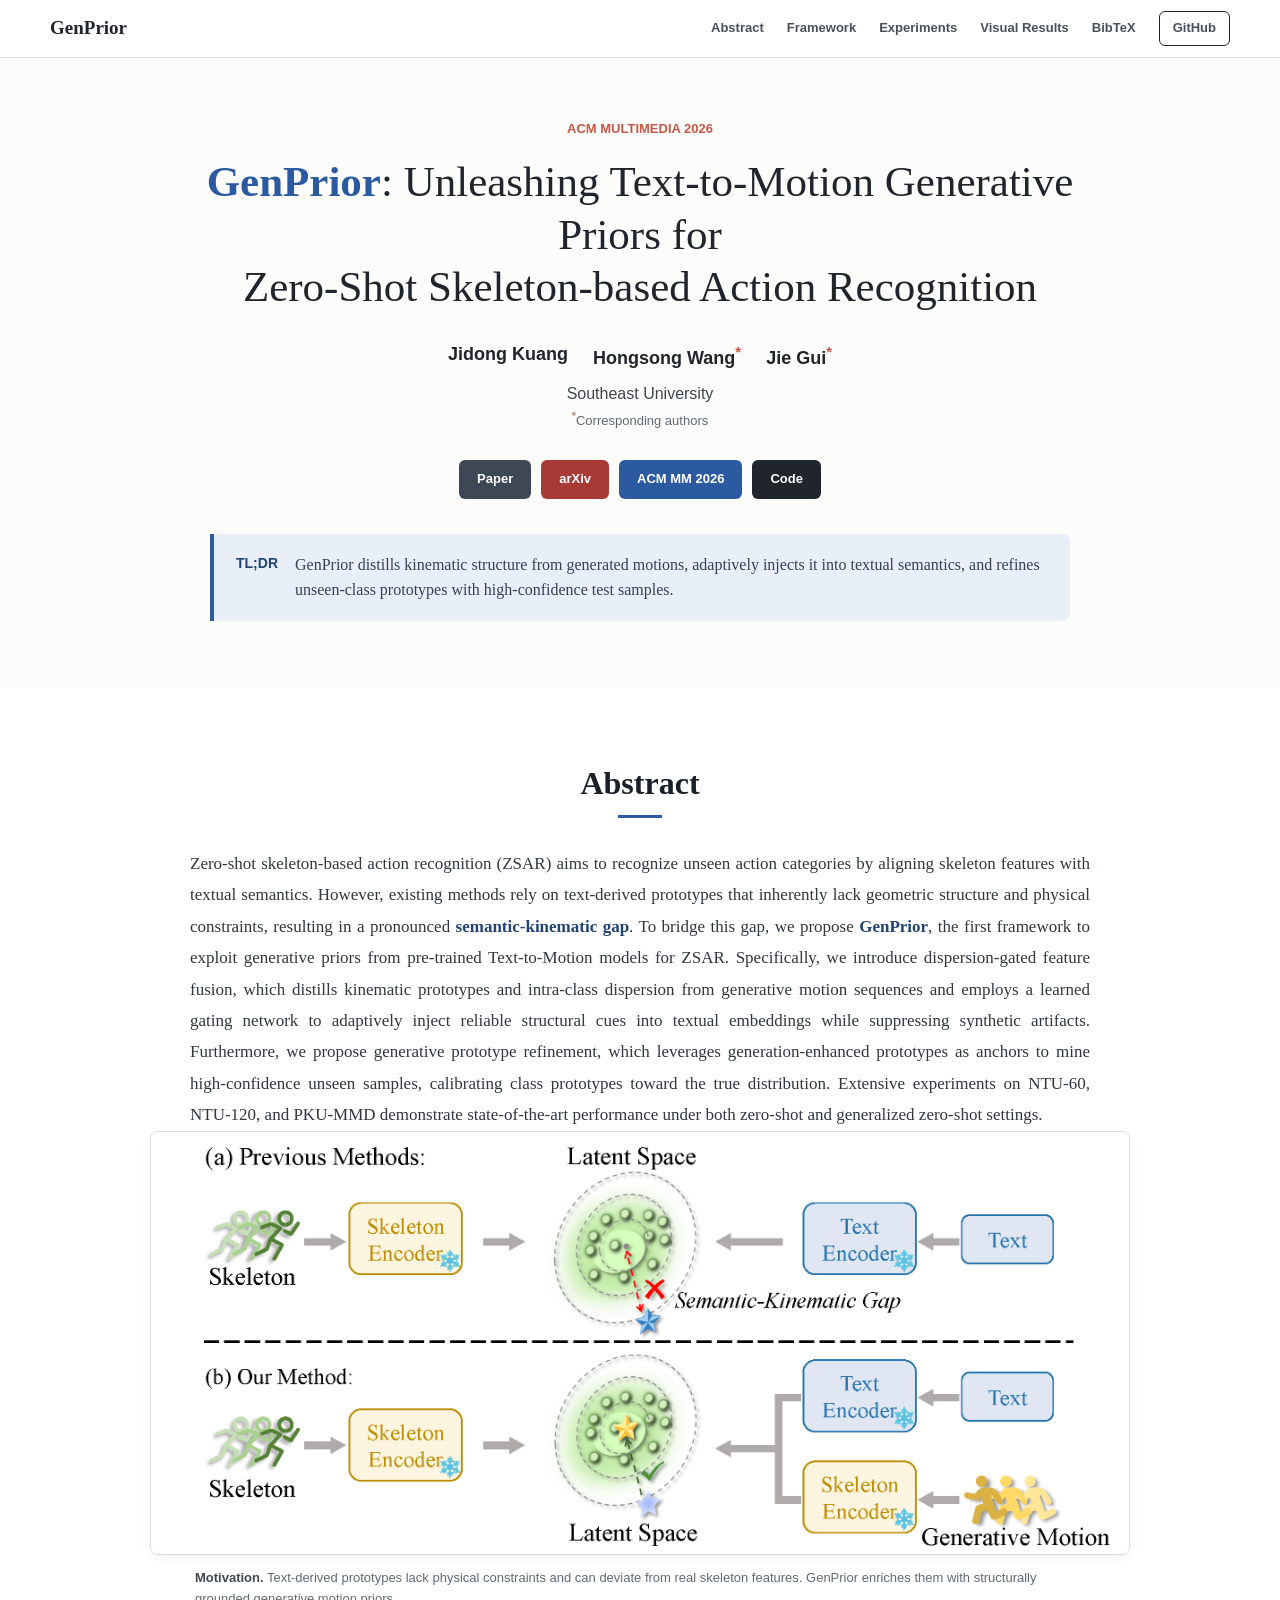
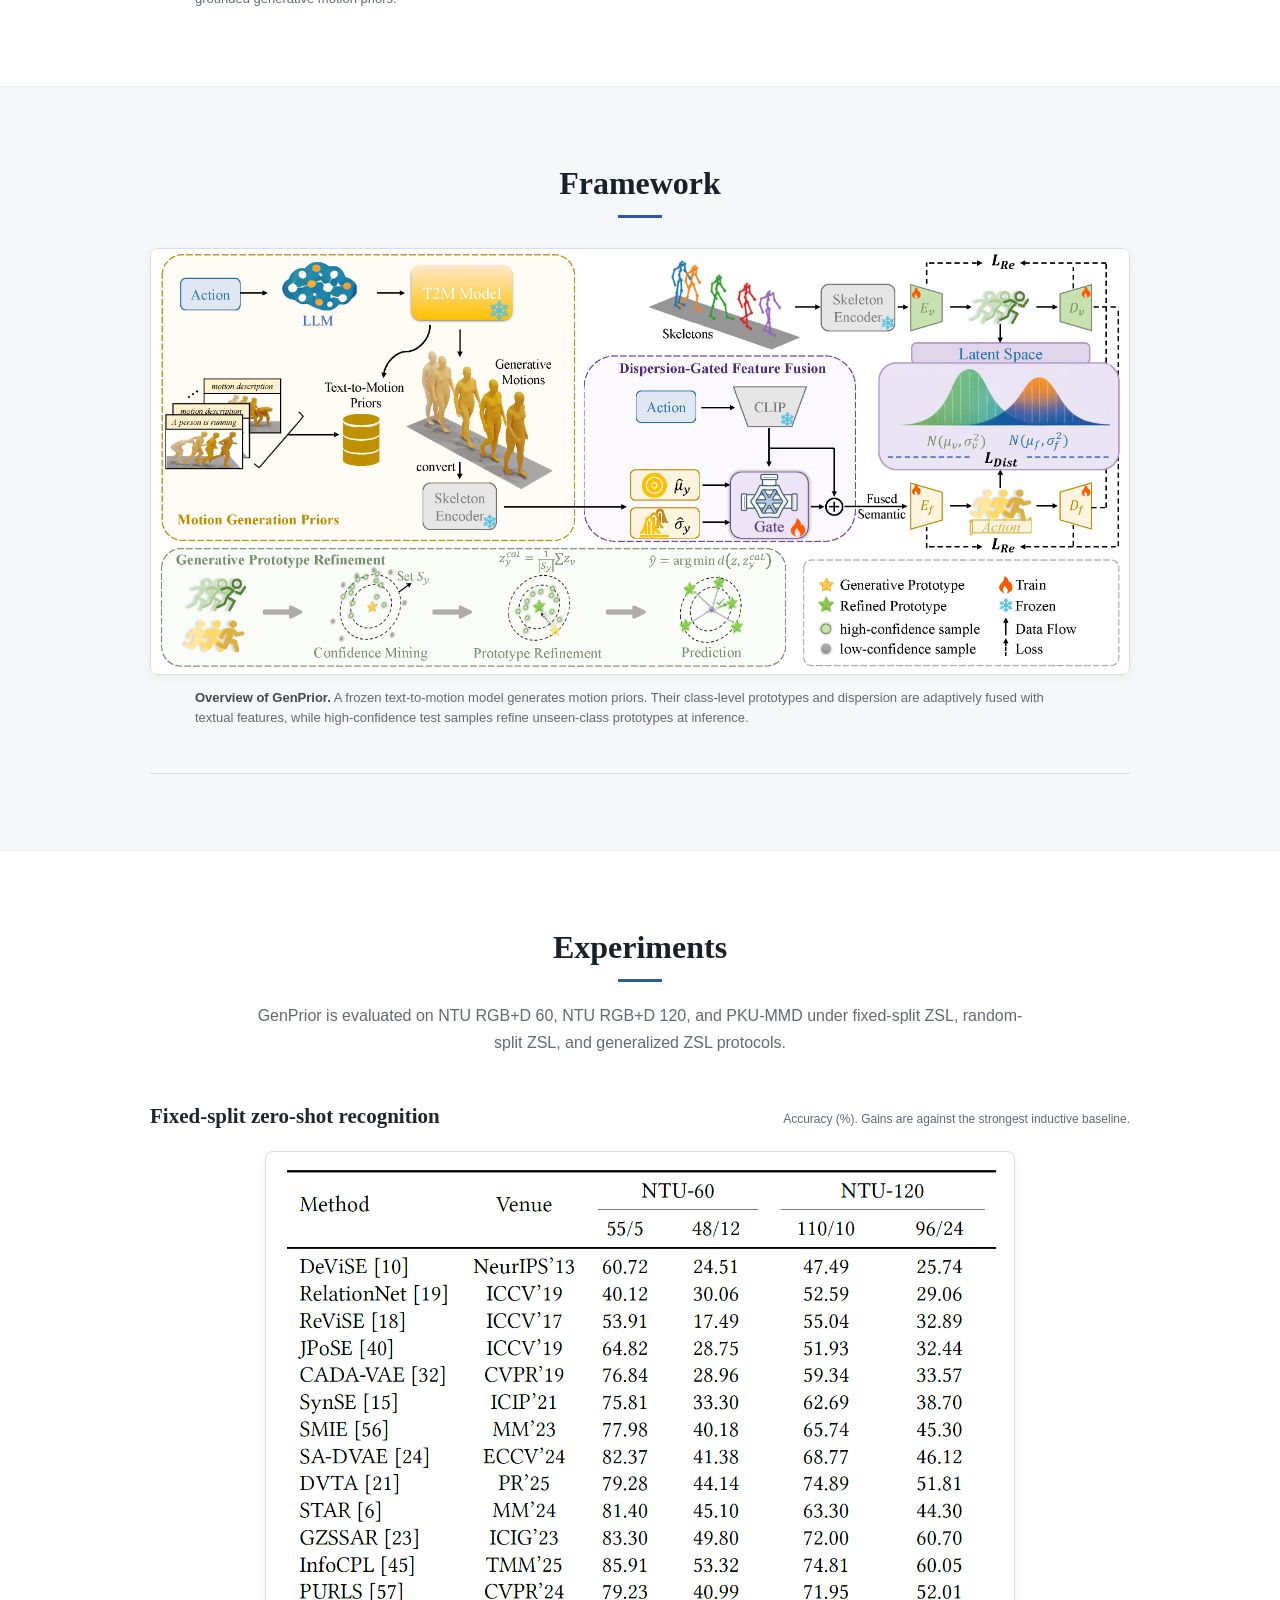
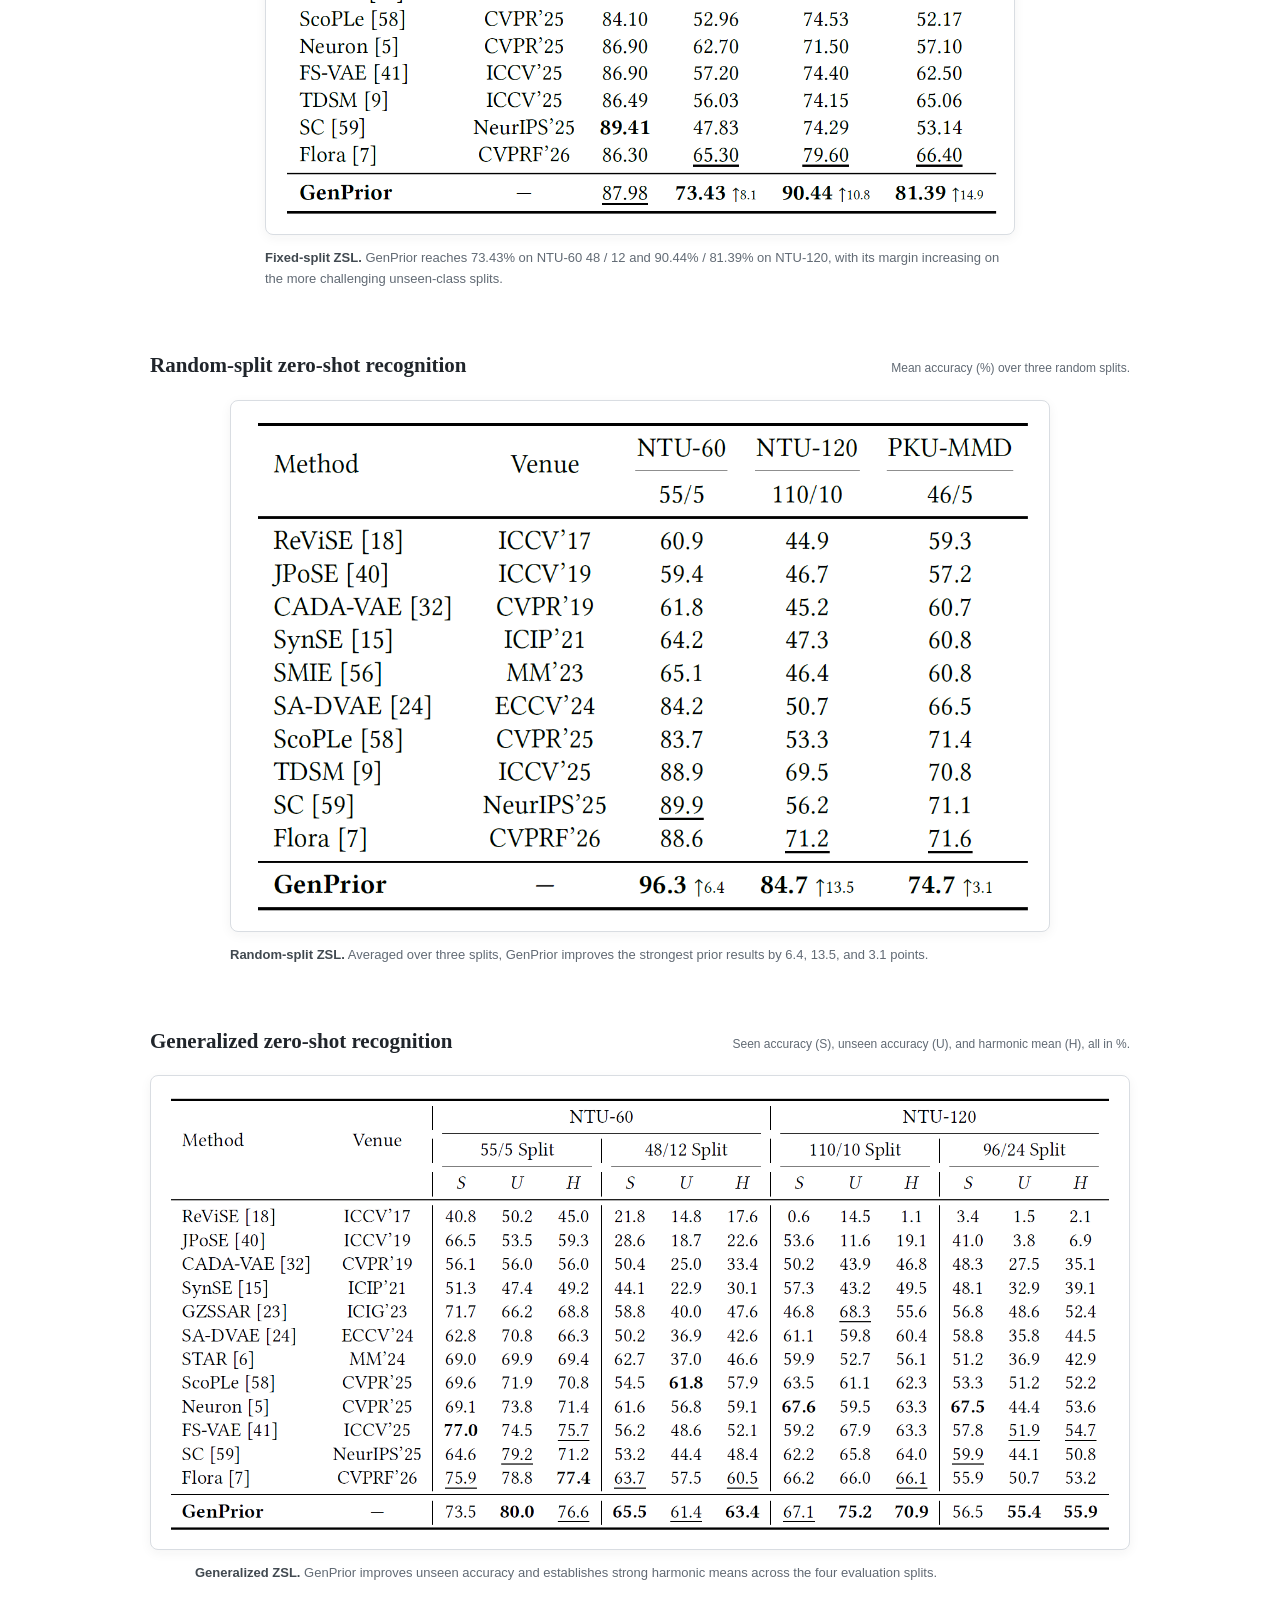
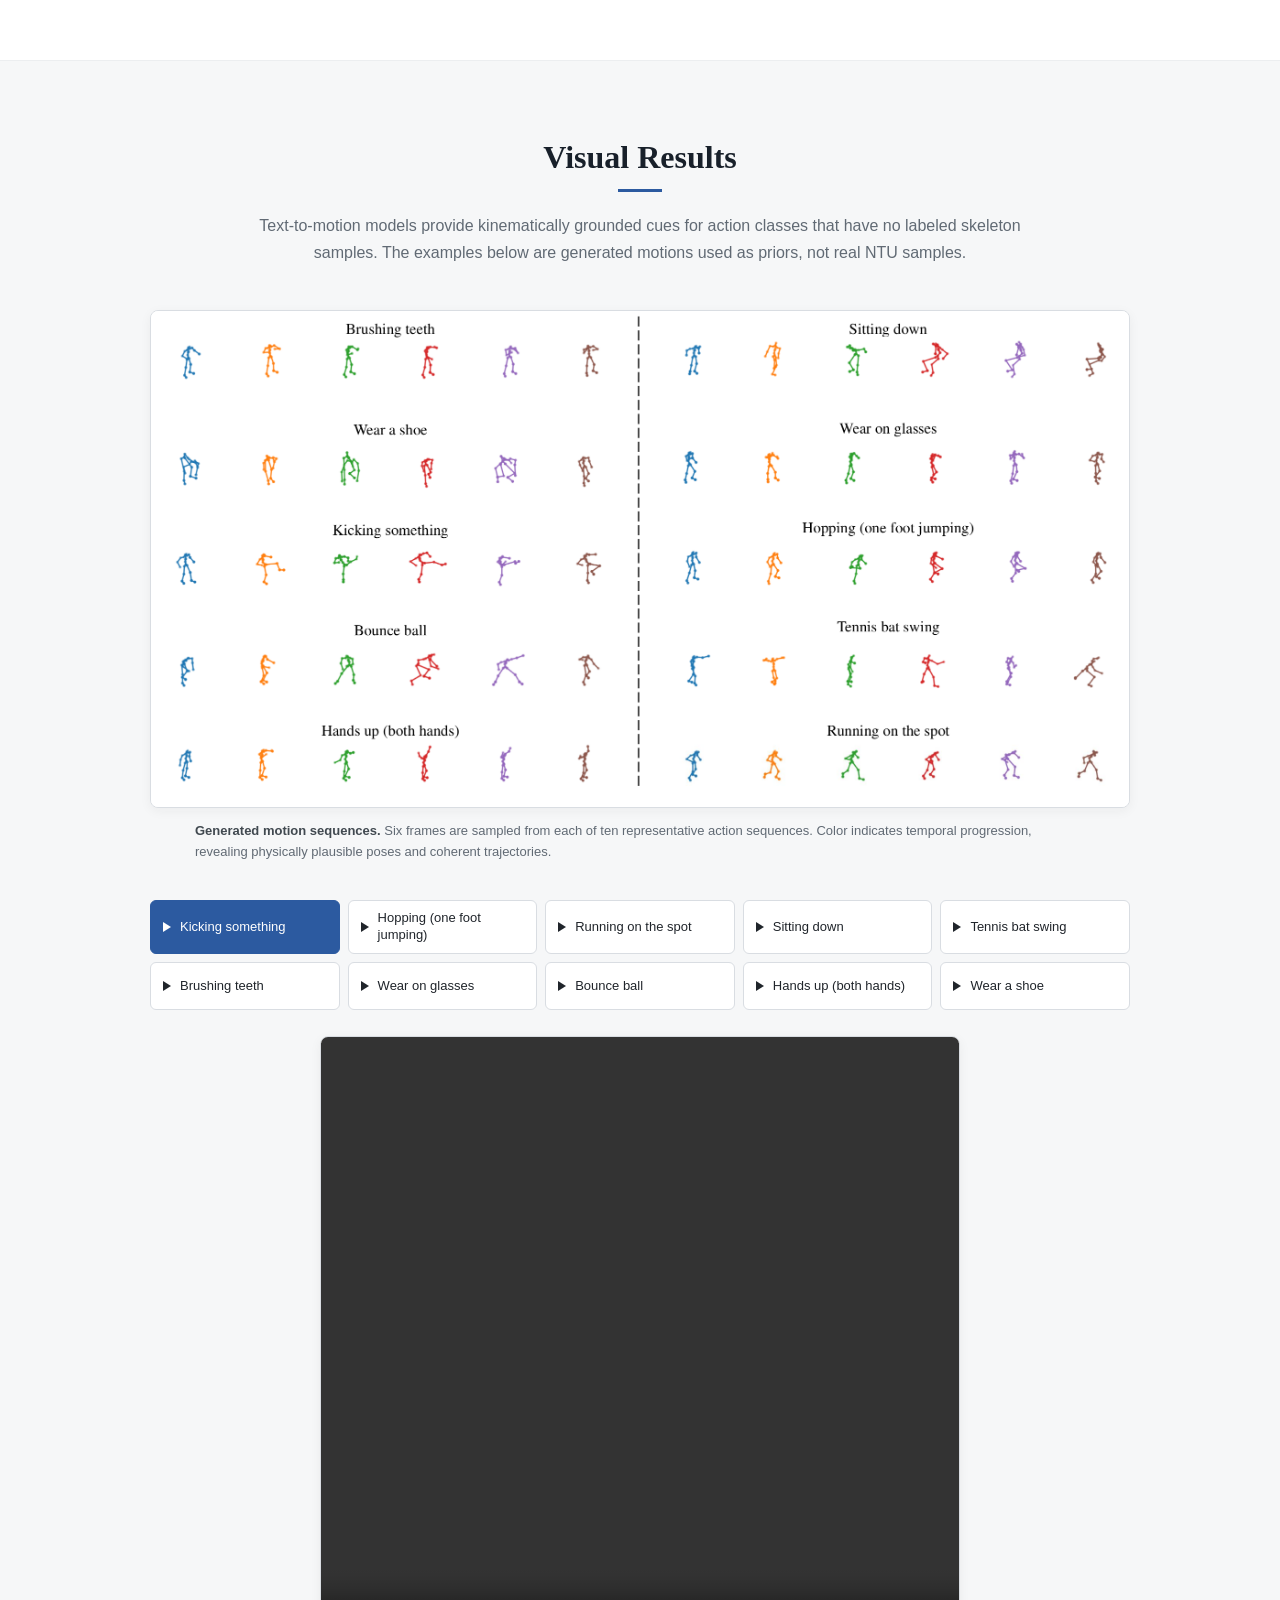
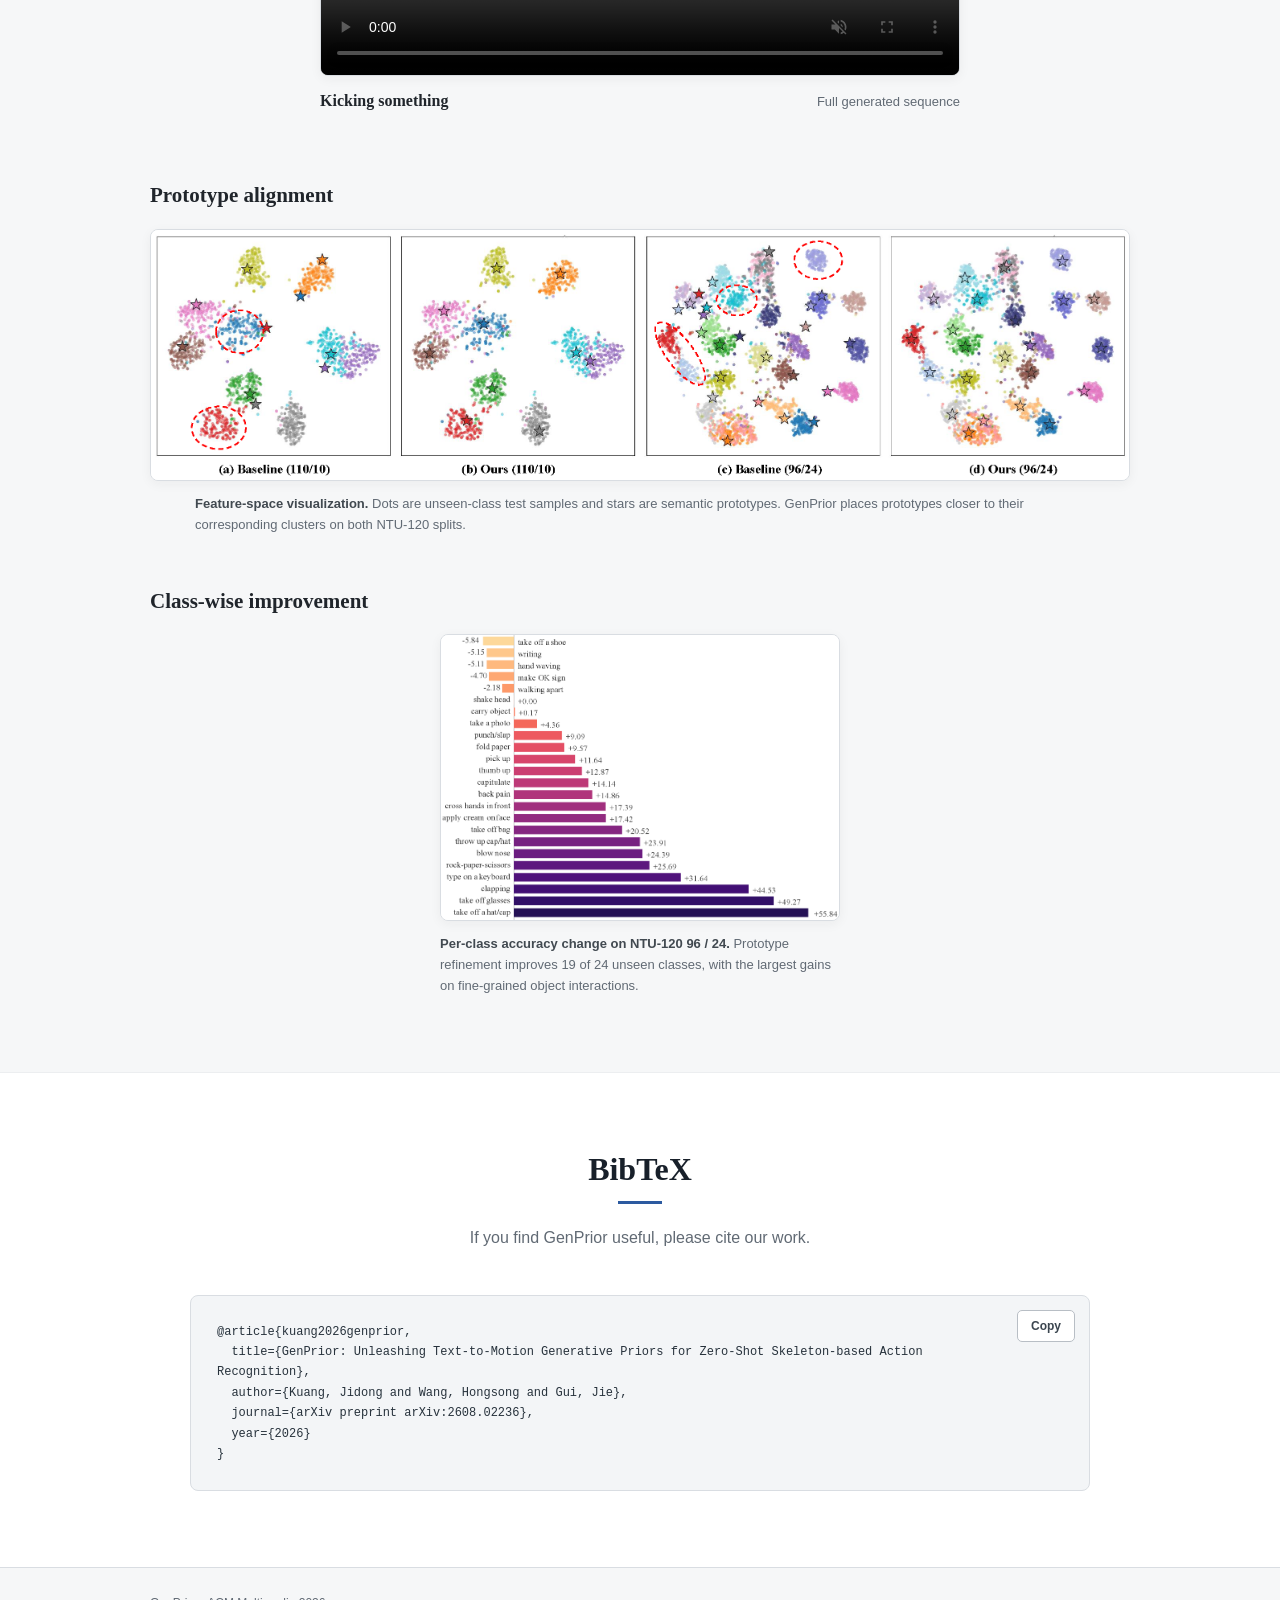
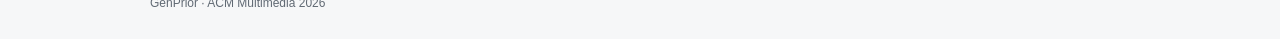
==== projects/GenPrior/index.html @ dcc480af "Simplify project page structure" ====
<!doctype html>
<html lang="en">
  <head>
    <meta charset="utf-8">
    <meta name="viewport" content="width=device-width, initial-scale=1">
    <meta name="theme-color" content="#ffffff">
    <meta
      name="description"
      content="GenPrior: Unleashing Text-to-Motion Generative Priors for Zero-Shot Skeleton-based Action Recognition."
    >
    <meta name="author" content="Jidong Kuang">
    <meta property="og:title" content="GenPrior | ACM Multimedia 2026">
    <meta
      property="og:description"
      content="Text-to-motion generative priors for zero-shot skeleton-based action recognition."
    >
    <meta property="og:type" content="website">
    <meta property="og:url" content="https://jidongkuang.github.io/projects/GenPrior/">
    <meta
      property="og:image"
      content="https://jidongkuang.github.io/projects/GenPrior/images/genprior-framework.png"
    >
    <meta name="twitter:card" content="summary_large_image">
    <link rel="canonical" href="https://jidongkuang.github.io/projects/GenPrior/">
    <link rel="stylesheet" href="css/index.css">
    <title>GenPrior | ACM Multimedia 2026</title>
  </head>
  <body>
    <header class="site-header" data-header>
      <nav class="nav-shell" aria-label="Project navigation">
        <a class="brand" href="#top">GenPrior</a>
        <button
          class="nav-toggle"
          type="button"
          aria-label="Open navigation"
          aria-expanded="false"
          aria-controls="site-navigation"
          data-nav-toggle
        >
          <span></span><span></span><span></span>
        </button>
        <div id="site-navigation" class="nav-links" data-nav>
          <a href="#abstract">Abstract</a>
          <a href="#framework">Framework</a>
          <a href="#experiments">Experiments</a>
          <a href="#visual-results">Visual Results</a>
          <a href="#bibtex">BibTeX</a>
          <a class="nav-github" href="https://github.com/jidongkuang/GenPrior">GitHub</a>
        </div>
      </nav>
      <div class="reading-progress" data-progress></div>
    </header>

    <main>
      <section id="top" class="hero">
        <div class="hero-motions" aria-hidden="true">
          <video autoplay muted loop playsinline preload="metadata">
            <source src="videos/playing-with-phone.mp4" type="video/mp4">
          </video>
          <video autoplay muted loop playsinline preload="metadata">
            <source src="videos/putting-palms-together.mp4" type="video/mp4">
          </video>
          <video autoplay muted loop playsinline preload="metadata">
            <source src="videos/reaching-into-pocket.mp4" type="video/mp4">
          </video>
          <video autoplay muted loop playsinline preload="metadata">
            <source src="videos/stepping-on-foot.mp4" type="video/mp4">
          </video>
        </div>
        <div class="hero-overlay" aria-hidden="true"></div>
        <div class="page-width hero-inner">
          <p class="venue">ACM Multimedia 2026</p>
          <h1><strong>GenPrior</strong>: Unleashing Text-to-Motion Generative Priors for<br class="wide-only"> Zero-Shot Skeleton-based Action Recognition</h1>

          <div class="authors" aria-label="Authors">
            <span>Jidong Kuang</span>
            <span>Hongsong Wang<sup>*</sup></span>
            <span>Jie Gui<sup>*</sup></span>
          </div>
          <p class="affiliation">Southeast University</p>
          <p class="author-note"><sup>*</sup>Corresponding authors</p>

          <div class="project-links" aria-label="Paper and code links">
            <a class="project-button paper-button" href="https://arxiv.org/pdf/2608.02236">Paper</a>
            <a class="project-button arxiv-button" href="https://arxiv.org/abs/2608.02236">arXiv</a>
            <a class="project-button venue-button" href="https://doi.org/10.1145/3767308.3835514">ACM MM 2026</a>
            <a class="project-button code-button" href="https://github.com/jidongkuang/GenPrior">Code</a>
          </div>

          <div class="tldr">
            <strong>TL;DR</strong>
            <p>
              GenPrior distills kinematic structure from generated motions, adaptively
              injects it into textual semantics, and refines unseen-class prototypes
              with high-confidence test samples.
            </p>
          </div>
        </div>
      </section>

      <section id="abstract" class="section white-band">
        <div class="page-width content-block">
          <h2>Abstract</h2>
          <p class="abstract-text">
            Zero-shot skeleton-based action recognition (ZSAR) aims to recognize unseen
            action categories by aligning skeleton features with textual semantics.
            However, existing methods rely on text-derived prototypes that inherently
            lack geometric structure and physical constraints, resulting in a pronounced
            <strong>semantic-kinematic gap</strong>. To bridge this gap, we propose
            <strong>GenPrior</strong>, the first framework to exploit generative priors
            from pre-trained Text-to-Motion models for ZSAR. Specifically, we introduce
            dispersion-gated feature fusion, which distills kinematic prototypes and
            intra-class dispersion from generative motion sequences and employs a learned
            gating network to adaptively inject reliable structural cues into textual
            embeddings while suppressing synthetic artifacts. Furthermore, we propose
            generative prototype refinement, which leverages generation-enhanced
            prototypes as anchors to mine high-confidence unseen samples, calibrating
            class prototypes toward the true distribution. Extensive experiments on
            NTU-60, NTU-120, and PKU-MMD demonstrate state-of-the-art performance under
            both zero-shot and generalized zero-shot settings.
          </p>
          <figure class="paper-figure motivation-figure">
            <a href="images/method-motivation.png" target="_blank" rel="noreferrer">
              <img
                src="images/method-motivation.png"
                width="2184"
                height="943"
                alt="Comparison of prior text-only zero-shot recognition and GenPrior with generative motion priors."
                loading="lazy"
              >
            </a>
            <figcaption>
              <strong>Motivation.</strong> Text-derived prototypes lack physical
              constraints and can deviate from real skeleton features. GenPrior enriches
              them with structurally grounded generative motion priors.
            </figcaption>
          </figure>
        </div>
      </section>

      <section id="framework" class="section gray-band">
        <div class="page-width content-block">
          <h2>Framework</h2>
          <figure class="paper-figure framework-figure">
            <a href="images/genprior-framework.png" target="_blank" rel="noreferrer">
              <img
                src="images/genprior-framework.png"
                width="3347"
                height="1454"
                alt="The GenPrior framework, covering motion generation priors, adaptive semantic fusion, latent alignment, and generative prototype refinement."
                loading="lazy"
              >
            </a>
            <figcaption>
              <strong>Overview of GenPrior.</strong> A frozen text-to-motion model
              generates motion priors. Their class-level prototypes and dispersion are
              adaptively fused with textual features, while high-confidence test samples
              refine unseen-class prototypes at inference.
            </figcaption>
          </figure>

          <div class="method-notes">
            
          </div>
        </div>
      </section>

      <section id="experiments" class="section white-band">
        <div class="page-width content-block">
          <h2>Experiments</h2>
          <p class="section-intro">
            GenPrior is evaluated on NTU RGB+D 60, NTU RGB+D 120, and PKU-MMD
            under fixed-split ZSL, random-split ZSL, and generalized ZSL protocols.
          </p>

          <section class="experiment-block" aria-labelledby="fixed-zsl-title">
            <div class="subsection-heading">
              <h3 id="fixed-zsl-title">Fixed-split zero-shot recognition</h3>
              <p>Accuracy (%). Gains are against the strongest inductive baseline.</p>
            </div>
            <figure class="paper-figure result-figure tall-result">
              <a href="images/fixed-split-zsl-results.png" target="_blank" rel="noreferrer">
                <img
                  src="images/fixed-split-zsl-results.png"
                  width="1318"
                  height="1197"
                  alt="Fixed-split zero-shot recognition results on NTU-60 and NTU-120."
                  loading="lazy"
                >
              </a>
              <figcaption>
                <strong>Fixed-split ZSL.</strong> GenPrior reaches 73.43% on NTU-60
                48 / 12 and 90.44% / 81.39% on NTU-120, with its margin increasing
                on the more challenging unseen-class splits.
              </figcaption>
            </figure>
          </section>

          <section class="experiment-block" aria-labelledby="random-zsl-title">
            <div class="subsection-heading">
              <h3 id="random-zsl-title">Random-split zero-shot recognition</h3>
              <p>Mean accuracy (%) over three random splits.</p>
            </div>
            <figure class="paper-figure result-figure medium-result">
              <a href="images/random-split-zsl-results.png" target="_blank" rel="noreferrer">
                <img
                  src="images/random-split-zsl-results.png"
                  width="1257"
                  height="798"
                  alt="Random-split zero-shot recognition results on NTU-60, NTU-120, and PKU-MMD."
                  loading="lazy"
                >
              </a>
              <figcaption>
                <strong>Random-split ZSL.</strong> Averaged over three splits, GenPrior
                improves the strongest prior results by 6.4, 13.5, and 3.1 points.
              </figcaption>
            </figure>
          </section>

          <section class="experiment-block" aria-labelledby="gzsl-title">
            <div class="subsection-heading">
              <h3 id="gzsl-title">Generalized zero-shot recognition</h3>
              <p>Seen accuracy (S), unseen accuracy (U), and harmonic mean (H), all in %.</p>
            </div>
            <figure class="paper-figure result-figure wide-result">
              <a href="images/generalized-zsl-results.png" target="_blank" rel="noreferrer">
                <img
                  src="images/generalized-zsl-results.png"
                  width="1733"
                  height="810"
                  alt="Generalized zero-shot recognition results on NTU-60 and NTU-120."
                  loading="lazy"
                >
              </a>
              <figcaption>
                <strong>Generalized ZSL.</strong> GenPrior improves unseen accuracy and
                establishes strong harmonic means across the four evaluation splits.
              </figcaption>
            </figure>
          </section>
        </div>
      </section>

      <section id="visual-results" class="section gray-band">
        <div class="page-width content-block">
          <h2>Visual Results</h2>
          <p class="section-intro">
            Text-to-motion models provide kinematically grounded cues for action classes
            that have no labeled skeleton samples. The examples below are generated
            motions used as priors, not real NTU samples.
          </p>

          <figure class="paper-figure generated-sequences-figure">
            <a href="images/generated-motion-sequences.png" target="_blank" rel="noreferrer">
              <img
                src="images/generated-motion-sequences.png"
                width="2134"
                height="1083"
                alt="Six uniformly sampled skeleton frames for ten text-to-motion generated action sequences."
                loading="lazy"
              >
            </a>
            <figcaption>
              <strong>Generated motion sequences.</strong> Six frames are sampled from
              each of ten representative action sequences. Color indicates temporal
              progression, revealing physically plausible poses and coherent trajectories.
            </figcaption>
          </figure>

          <div class="motion-viewer" data-motion-viewer>
            <div class="motion-selector" aria-label="Generated motion examples">
              <button class="motion-choice" type="button" data-motion-src="videos/kicking-something.mp4" data-motion-label="Kicking something" aria-pressed="true">
                <span class="play-icon" aria-hidden="true"></span>
                <span>Kicking something</span>
              </button>
              <button class="motion-choice" type="button" data-motion-src="videos/hopping-one-foot.mp4" data-motion-label="Hopping (one foot jumping)" aria-pressed="false">
                <span class="play-icon" aria-hidden="true"></span>
                <span>Hopping (one foot jumping)</span>
              </button>
              <button class="motion-choice" type="button" data-motion-src="videos/running-on-the-spot.mp4" data-motion-label="Running on the spot" aria-pressed="false">
                <span class="play-icon" aria-hidden="true"></span>
                <span>Running on the spot</span>
              </button>
              <button class="motion-choice" type="button" data-motion-src="videos/sitting-down.mp4" data-motion-label="Sitting down" aria-pressed="false">
                <span class="play-icon" aria-hidden="true"></span>
                <span>Sitting down</span>
              </button>
              <button class="motion-choice" type="button" data-motion-src="videos/tennis-bat-swing.mp4" data-motion-label="Tennis bat swing" aria-pressed="false">
                <span class="play-icon" aria-hidden="true"></span>
                <span>Tennis bat swing</span>
              </button>
              <button class="motion-choice" type="button" data-motion-src="videos/brushing-teeth.mp4" data-motion-label="Brushing teeth" aria-pressed="false">
                <span class="play-icon" aria-hidden="true"></span>
                <span>Brushing teeth</span>
              </button>
              <button class="motion-choice" type="button" data-motion-src="videos/wear-on-glasses.mp4" data-motion-label="Wear on glasses" aria-pressed="false">
                <span class="play-icon" aria-hidden="true"></span>
                <span>Wear on glasses</span>
              </button>
              <button class="motion-choice" type="button" data-motion-src="videos/bounce-ball.mp4" data-motion-label="Bounce ball" aria-pressed="false">
                <span class="play-icon" aria-hidden="true"></span>
                <span>Bounce ball</span>
              </button>
              <button class="motion-choice" type="button" data-motion-src="videos/hands-up-both-hands.mp4" data-motion-label="Hands up (both hands)" aria-pressed="false">
                <span class="play-icon" aria-hidden="true"></span>
                <span>Hands up (both hands)</span>
              </button>
              <button class="motion-choice" type="button" data-motion-src="videos/wear-a-shoe.mp4" data-motion-label="Wear a shoe" aria-pressed="false">
                <span class="play-icon" aria-hidden="true"></span>
                <span>Wear a shoe</span>
              </button>
            </div>

            <figure class="motion-player">
              <div class="motion-player-frame">
                <video
                  src="videos/kicking-something.mp4"
                  muted
                  loop
                  playsinline
                  controls
                  preload="metadata"
                  aria-label="Kicking something generated motion"
                  data-motion-video
                ></video>
              </div>
              <figcaption>
                <strong data-motion-caption>Kicking something</strong>
                <span>Full generated sequence</span>
              </figcaption>
            </figure>
          </div>

          <div class="qualitative-results">
            <h3>Prototype alignment</h3>
            <figure class="paper-figure">
              <a href="images/prototype-alignment-tsne.png" target="_blank" rel="noreferrer">
                <img
                  src="images/prototype-alignment-tsne.png"
                  width="2431"
                  height="621"
                  alt="t-SNE plots comparing baseline and GenPrior prototypes on NTU-120 unseen classes."
                  loading="lazy"
                >
              </a>
              <figcaption>
                <strong>Feature-space visualization.</strong> Dots are unseen-class test
                samples and stars are semantic prototypes. GenPrior places prototypes
                closer to their corresponding clusters on both NTU-120 splits.
              </figcaption>
            </figure>

            <h3>Class-wise improvement</h3>
            <figure class="paper-figure narrow-figure">
              <a href="images/classwise-accuracy-changes.png" target="_blank" rel="noreferrer">
                <img
                  src="images/classwise-accuracy-changes.png"
                  width="1921"
                  height="1375"
                  alt="Per-class accuracy change after applying generative prototype refinement on NTU-120 96/24."
                  loading="lazy"
                >
              </a>
              <figcaption>
                <strong>Per-class accuracy change on NTU-120 96 / 24.</strong> Prototype
                refinement improves 19 of 24 unseen classes, with the largest gains on
                fine-grained object interactions.
              </figcaption>
            </figure>
          </div>
        </div>
      </section>

      <section id="bibtex" class="section white-band">
        <div class="page-width content-block">
          <h2>BibTeX</h2>
          <p class="section-intro">If you find GenPrior useful, please cite our work.</p>
          <div class="bibtex-shell">
            <button class="copy-button" type="button" data-copy-citation>
              <span data-copy-label>Copy</span>
            </button>
            <pre id="citation"><code>@article{kuang2026genprior,
  title={GenPrior: Unleashing Text-to-Motion Generative Priors for Zero-Shot Skeleton-based Action Recognition},
  author={Kuang, Jidong and Wang, Hongsong and Gui, Jie},
  journal={arXiv preprint arXiv:2608.02236},
  year={2026}
}</code></pre>
            <span class="copy-status" role="status" aria-live="polite" data-copy-status></span>
          </div>

          
        </div>
      </section>
    </main>

    <footer class="site-footer">
      <div class="page-width">
        <span>GenPrior &middot; ACM Multimedia 2026</span>
      </div>
    </footer>

    <script src="js/index.js"></script>
  </body>
</html>
---- projects/GenPrior/css/index.css ----
:root {
  color-scheme: light;
  --white: #ffffff;
  --off-white: #f6f7f8;
  --ink: #20252b;
  --muted: #616a74;
  --line: #d9dde2;
  --blue: #2c5aa0;
  --blue-dark: #214474;
  --blue-soft: #e9eff8;
  --coral: #c65746;
  --serif: "Noto Serif", "Iowan Old Style", "Palatino Linotype", Palatino, Georgia, serif;
  --sans: "Noto Sans", Inter, "Segoe UI", Helvetica, Arial, sans-serif;
  --mono: "JetBrains Mono", "SFMono-Regular", Consolas, "Liberation Mono", monospace;
  --page-width: 980px;
  --header-height: 58px;
}

* {
  box-sizing: border-box;
}

html {
  scroll-behavior: smooth;
  scroll-padding-top: calc(var(--header-height) + 18px);
}

body {
  margin: 0;
  background: var(--white);
  color: var(--ink);
  font-family: var(--sans);
  font-size: 16px;
  line-height: 1.7;
  letter-spacing: 0;
  -webkit-font-smoothing: antialiased;
}

body.nav-open {
  overflow: hidden;
}

a {
  color: var(--blue);
  text-decoration-thickness: 1px;
  text-underline-offset: 3px;
}

img,
video {
  display: block;
  max-width: 100%;
}

button {
  font: inherit;
}

.page-width {
  width: min(var(--page-width), calc(100% - 40px));
  margin: 0 auto;
}

.site-header {
  position: fixed;
  z-index: 20;
  top: 0;
  right: 0;
  left: 0;
  height: var(--header-height);
  border-bottom: 1px solid rgba(217, 221, 226, 0.9);
  background: rgba(255, 255, 255, 0.94);
  backdrop-filter: blur(10px);
}

.nav-shell {
  display: flex;
  width: min(1180px, calc(100% - 40px));
  height: 100%;
  align-items: center;
  justify-content: space-between;
  margin: 0 auto;
}

.brand {
  color: var(--ink);
  font-family: var(--serif);
  font-size: 19px;
  font-weight: 700;
  text-decoration: none;
}

.nav-links {
  display: flex;
  align-items: center;
  gap: 23px;
  font-size: 13px;
  font-weight: 600;
}

.nav-links a {
  color: #48515a;
  text-decoration: none;
}

.nav-links a:hover {
  color: var(--blue);
}

.nav-github {
  padding: 5px 13px;
  border: 1px solid var(--ink);
  border-radius: 6px;
}

.nav-github:hover {
  border-color: var(--blue);
  background: var(--blue);
  color: var(--white) !important;
}

.nav-toggle {
  display: none;
  width: 42px;
  height: 42px;
  padding: 10px;
  border: 0;
  background: transparent;
  cursor: pointer;
}

.nav-toggle span {
  display: block;
  width: 100%;
  height: 2px;
  margin: 5px 0;
  background: var(--ink);
  transition: transform 180ms ease, opacity 180ms ease;
}

.reading-progress {
  position: absolute;
  right: 0;
  bottom: -1px;
  left: 0;
  width: 0;
  height: 2px;
  background: var(--blue);
}

.hero {
  position: relative;
  overflow: hidden;
  padding: 118px 0 66px;
  background: var(--white);
  text-align: center;
}

.hero-motions {
  position: absolute;
  inset: 0;
  display: grid;
  grid-template-columns: repeat(4, minmax(0, 1fr));
  background: #f2f1ec;
}

.hero-motions video {
  width: 100%;
  height: 100%;
  object-fit: cover;
  opacity: 0.72;
}

.hero-overlay {
  position: absolute;
  inset: 0;
  background: rgba(255, 255, 255, 0.82);
}

.hero-inner {
  position: relative;
  z-index: 2;
  max-width: 1040px;
}

.venue {
  margin: 0 0 16px;
  color: var(--coral);
  font-size: 13px;
  font-weight: 750;
  text-transform: uppercase;
}

.hero h1 {
  margin: 0;
  font-family: var(--serif);
  font-size: 43px;
  font-weight: 500;
  line-height: 1.22;
  letter-spacing: 0;
}

.hero h1 strong {
  color: var(--blue);
  font-weight: 700;
}

.authors {
  display: flex;
  flex-wrap: wrap;
  justify-content: center;
  gap: 7px 25px;
  margin-top: 26px;
  font-size: 18px;
  font-weight: 600;
}

.authors a {
  text-decoration: none;
}

.authors a:hover {
  text-decoration: underline;
}

.authors sup,
.author-note sup {
  color: var(--coral);
}

.affiliation {
  margin: 6px 0 0;
  color: #3e464e;
}

.author-note {
  margin: 0;
  color: var(--muted);
  font-size: 13px;
}

.project-links {
  display: flex;
  flex-wrap: wrap;
  justify-content: center;
  gap: 10px;
  margin-top: 27px;
}

.project-button {
  display: inline-flex;
  min-height: 39px;
  align-items: center;
  justify-content: center;
  padding: 7px 17px;
  border: 1px solid transparent;
  border-radius: 6px;
  color: var(--white);
  font-size: 13px;
  font-weight: 700;
  text-decoration: none;
  transition: transform 150ms ease, box-shadow 150ms ease;
}

.project-button:hover {
  color: var(--white);
  box-shadow: 0 5px 13px rgba(32, 37, 43, 0.15);
  transform: translateY(-1px);
}

.paper-button {
  background: #3d4854;
}

.arxiv-button {
  background: #a83a35;
}

.venue-button {
  background: var(--blue);
}

.code-button {
  background: #20252b;
}

.tldr {
  display: grid;
  max-width: 860px;
  margin: 35px auto 0;
  padding: 18px 22px;
  border-left: 4px solid var(--blue);
  border-radius: 0 7px 7px 0;
  background: var(--blue-soft);
  grid-template-columns: auto 1fr;
  gap: 17px;
  text-align: left;
}

.tldr > strong {
  color: var(--blue-dark);
  font-size: 14px;
}

.tldr p {
  margin: 0;
  color: #354252;
  font-family: var(--serif);
  line-height: 1.6;
}

.section {
  padding: 76px 0;
}

.white-band {
  background: var(--white);
}

.gray-band {
  border-top: 1px solid #eceef0;
  border-bottom: 1px solid #eceef0;
  background: var(--off-white);
}

.content-block > h2 {
  margin: 0 0 30px;
  color: #18202a;
  font-family: var(--serif);
  font-size: 32px;
  font-weight: 700;
  line-height: 1.25;
  text-align: center;
}

.content-block > h2::after {
  display: block;
  width: 44px;
  height: 3px;
  margin: 12px auto 0;
  background: var(--blue);
  content: "";
}

.abstract-text {
  max-width: 900px;
  margin: 0 auto;
  color: #30373f;
  font-family: var(--serif);
  font-size: 17px;
  line-height: 1.85;
  text-align: justify;
}

.abstract-text strong {
  color: var(--blue-dark);
}

.motivation-figure {
  margin-top: 50px;
}

.section-intro {
  max-width: 790px;
  margin: -10px auto 43px;
  color: var(--muted);
  text-align: center;
}

.paper-figure {
  margin: 0;
}

.paper-figure > a {
  display: block;
  overflow: hidden;
  border: 1px solid var(--line);
  border-radius: 8px;
  background: var(--white);
  box-shadow: 0 3px 12px rgba(32, 37, 43, 0.05);
}

.paper-figure img {
  width: 100%;
  height: auto;
}

.paper-figure figcaption {
  max-width: 890px;
  margin: 13px auto 0;
  color: var(--muted);
  font-size: 13px;
  line-height: 1.6;
}

.paper-figure figcaption strong {
  color: #414950;
}

.method-notes {
  display: grid;
  margin-top: 44px;
  border-top: 1px solid var(--line);
  grid-template-columns: repeat(2, minmax(0, 1fr));
}

.method-notes article {
  display: grid;
  padding: 28px 30px 0 0;
  grid-template-columns: 38px 1fr;
  gap: 15px;
}

.method-notes article + article {
  padding-right: 0;
  padding-left: 30px;
  border-left: 1px solid var(--line);
}

.method-index {
  color: var(--coral);
  font-size: 13px;
  font-weight: 750;
}

.method-notes h3 {
  margin: 0 0 7px;
  font-family: var(--serif);
  font-size: 19px;
  line-height: 1.35;
}

.method-notes p {
  margin: 0;
  color: var(--muted);
  font-size: 14px;
  line-height: 1.65;
}

.experiment-block + .experiment-block {
  margin-top: 58px;
}

.subsection-heading {
  display: flex;
  align-items: baseline;
  justify-content: space-between;
  gap: 20px;
  margin-bottom: 16px;
}

.subsection-heading h3,
.qualitative-results > h3 {
  margin: 0;
  font-family: var(--serif);
  font-size: 21px;
  font-weight: 700;
}

.subsection-heading p {
  margin: 0;
  color: var(--muted);
  font-size: 12px;
  text-align: right;
}

.result-figure {
  margin-right: auto;
  margin-left: auto;
}

.result-figure > a {
  overflow-x: auto;
  padding: 15px;
}

.result-figure img {
  min-width: 680px;
}

.tall-result {
  max-width: 750px;
}

.medium-result {
  max-width: 820px;
}

.wide-result img {
  min-width: 900px;
}

.generated-sequences-figure {
  margin-top: 0;
}

.motion-viewer {
  margin-top: 38px;
}

.motion-selector {
  display: grid;
  grid-template-columns: repeat(auto-fit, minmax(170px, 1fr));
  gap: 8px;
}

.motion-choice {
  display: flex;
  min-height: 48px;
  align-items: center;
  gap: 9px;
  padding: 9px 12px;
  border: 1px solid var(--line);
  border-radius: 6px;
  background: var(--white);
  color: var(--ink);
  font: inherit;
  font-size: 13px;
  line-height: 1.3;
  text-align: left;
  cursor: pointer;
  transition: border-color 160ms ease, background 160ms ease, color 160ms ease;
}

.motion-choice:hover,
.motion-choice:focus-visible {
  border-color: var(--blue);
}

.motion-choice[aria-pressed="true"] {
  border-color: var(--blue);
  background: var(--blue);
  color: var(--white);
}

.play-icon {
  width: 0;
  height: 0;
  flex: 0 0 auto;
  border-top: 5px solid transparent;
  border-bottom: 5px solid transparent;
  border-left: 8px solid currentColor;
}

.motion-player {
  max-width: 640px;
  margin: 26px auto 0;
}

.motion-player-frame {
  aspect-ratio: 1;
  overflow: hidden;
  border: 1px solid var(--line);
  border-radius: 8px;
  background: #f2f1ec;
  box-shadow: 0 3px 12px rgba(32, 37, 43, 0.05);
}

.motion-player video {
  display: block;
  width: 100%;
  height: 100%;
  object-fit: contain;
}

.motion-player figcaption {
  display: flex;
  align-items: baseline;
  justify-content: space-between;
  gap: 18px;
  margin-top: 11px;
  color: var(--muted);
  font-size: 13px;
}

.motion-player figcaption strong {
  color: var(--ink);
  font-family: var(--serif);
  font-size: 16px;
}

.qualitative-results {
  margin-top: 64px;
}

.qualitative-results > h3 {
  margin: 48px 0 15px;
}

.narrow-figure {
  max-width: 400px;
  margin-right: auto;
  margin-left: auto;
}

.bibtex-shell {
  position: relative;
  max-width: 900px;
  margin: 0 auto;
  overflow: hidden;
  border: 1px solid var(--line);
  border-radius: 8px;
  background: #f3f5f7;
}

.bibtex-shell pre {
  margin: 0;
  padding: 26px 85px 26px 26px;
  overflow-x: auto;
  color: #27323c;
  font-family: var(--mono);
  font-size: 12px;
  line-height: 1.7;
  white-space: pre-wrap;
  overflow-wrap: anywhere;
}

.copy-button {
  position: absolute;
  z-index: 2;
  top: 14px;
  right: 14px;
  min-width: 58px;
  padding: 5px 10px;
  border: 1px solid #b8bec5;
  border-radius: 5px;
  background: var(--white);
  color: #3c4650;
  font-size: 12px;
  font-weight: 700;
  cursor: pointer;
}

.copy-button:hover {
  border-color: var(--blue);
  color: var(--blue);
}

.copy-status {
  position: absolute;
  width: 1px;
  height: 1px;
  overflow: hidden;
  clip: rect(0 0 0 0);
}

.site-footer {
  padding: 25px 0;
  border-top: 1px solid var(--line);
  background: var(--off-white);
  color: var(--muted);
  font-size: 12px;
}

.site-footer .page-width {
  display: flex;
  justify-content: space-between;
  gap: 20px;
}

:focus-visible {
  outline: 3px solid var(--coral);
  outline-offset: 3px;
}

@media (max-width: 850px) {
  .nav-toggle {
    display: block;
  }

  .nav-toggle[aria-expanded="true"] span:nth-child(1) {
    transform: translateY(7px) rotate(45deg);
  }

  .nav-toggle[aria-expanded="true"] span:nth-child(2) {
    opacity: 0;
  }

  .nav-toggle[aria-expanded="true"] span:nth-child(3) {
    transform: translateY(-7px) rotate(-45deg);
  }

  .nav-links {
    position: fixed;
    inset: var(--header-height) 0 0;
    display: flex;
    visibility: hidden;
    flex-direction: column;
    align-items: flex-start;
    padding: 38px 20px;
    background: var(--white);
    font-family: var(--serif);
    font-size: 24px;
    opacity: 0;
    transition: opacity 180ms ease, visibility 180ms ease;
  }

  .nav-links.is-open {
    visibility: visible;
    opacity: 1;
  }

  .nav-github {
    padding: 0;
    border: 0;
  }

  .hero h1 {
    font-size: 36px;
  }

  .method-notes {
    grid-template-columns: 1fr;
  }

  .method-notes article,
  .method-notes article + article {
    padding: 24px 0;
    border-left: 0;
  }

  .method-notes article + article {
    border-top: 1px solid var(--line);
  }
}

@media (max-width: 650px) {
  .page-width,
  .nav-shell {
    width: min(100% - 30px, var(--page-width));
  }

  .hero {
    padding: 96px 0 52px;
  }

  .hero-motions {
    grid-template-columns: repeat(2, minmax(0, 1fr));
  }

  .hero-motions video:nth-child(n + 3) {
    display: none;
  }

  .hero-overlay {
    background: rgba(255, 255, 255, 0.88);
  }

  .hero h1 {
    font-size: 30px;
    line-height: 1.28;
  }

  .wide-only {
    display: none;
  }

  .authors {
    gap: 4px 16px;
    font-size: 16px;
  }

  .tldr {
    grid-template-columns: 1fr;
    gap: 6px;
    padding: 17px;
  }

  .section {
    padding: 58px 0;
  }

  .content-block > h2 {
    margin-bottom: 26px;
    font-size: 28px;
  }

  .abstract-text {
    font-size: 16px;
    line-height: 1.75;
    text-align: left;
  }

  .section-intro {
    margin-bottom: 34px;
    text-align: left;
  }

  .subsection-heading {
    display: block;
  }

  .subsection-heading p {
    margin-top: 4px;
    text-align: left;
  }

  .result-figure {
    margin-right: -15px;
    margin-left: 0;
  }

  .motion-selector {
    grid-template-columns: repeat(2, minmax(0, 1fr));
  }

  .motion-player figcaption {
    align-items: flex-start;
    flex-direction: column;
    gap: 2px;
  }

  .bibtex-shell pre {
    padding: 58px 17px 20px;
    font-size: 11px;
  }

  .site-footer .page-width {
    flex-direction: column;
    gap: 2px;
  }
}

@media (max-width: 390px) {
  .hero h1 {
    font-size: 27px;
  }

  .project-links {
    display: grid;
    grid-template-columns: repeat(2, minmax(0, 1fr));
  }
}

@media (prefers-reduced-motion: reduce) {
  html {
    scroll-behavior: auto;
  }

  *,
  *::before,
  *::after {
    transition-duration: 0.01ms !important;
  }
}
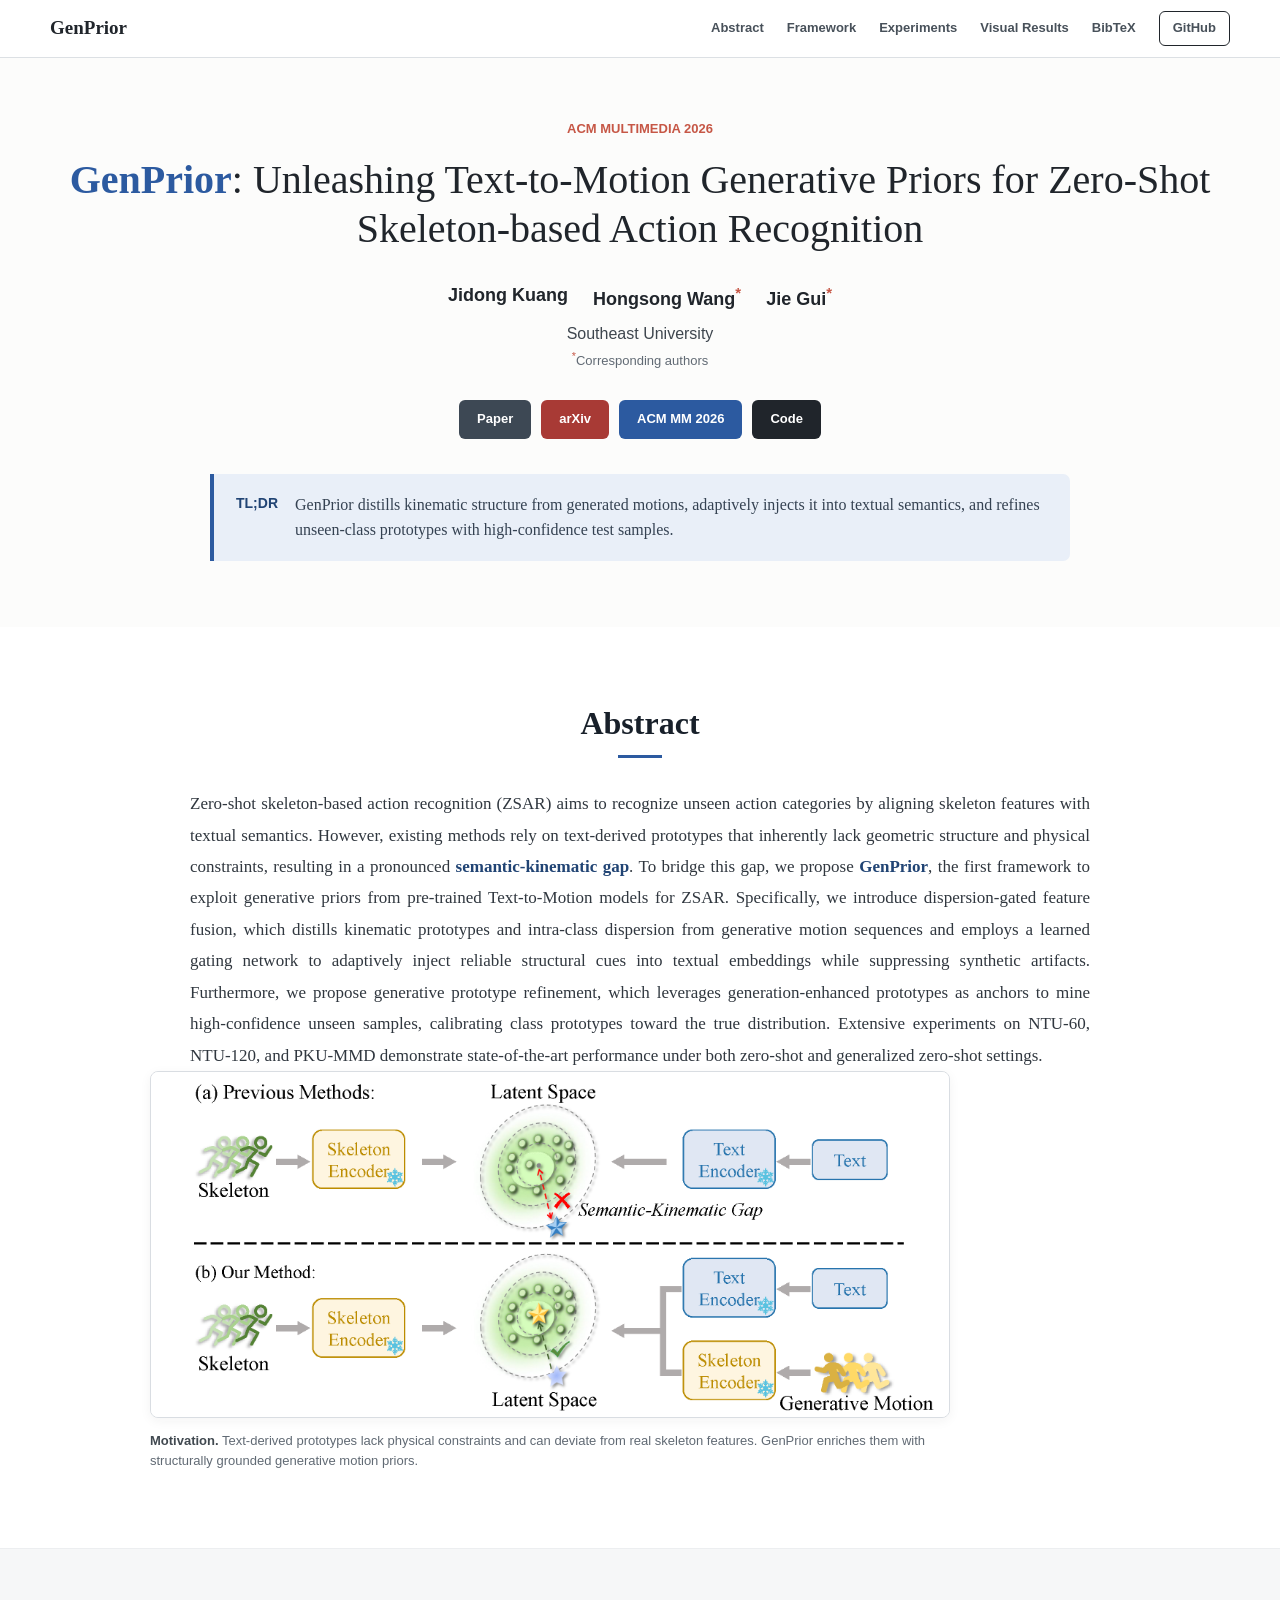
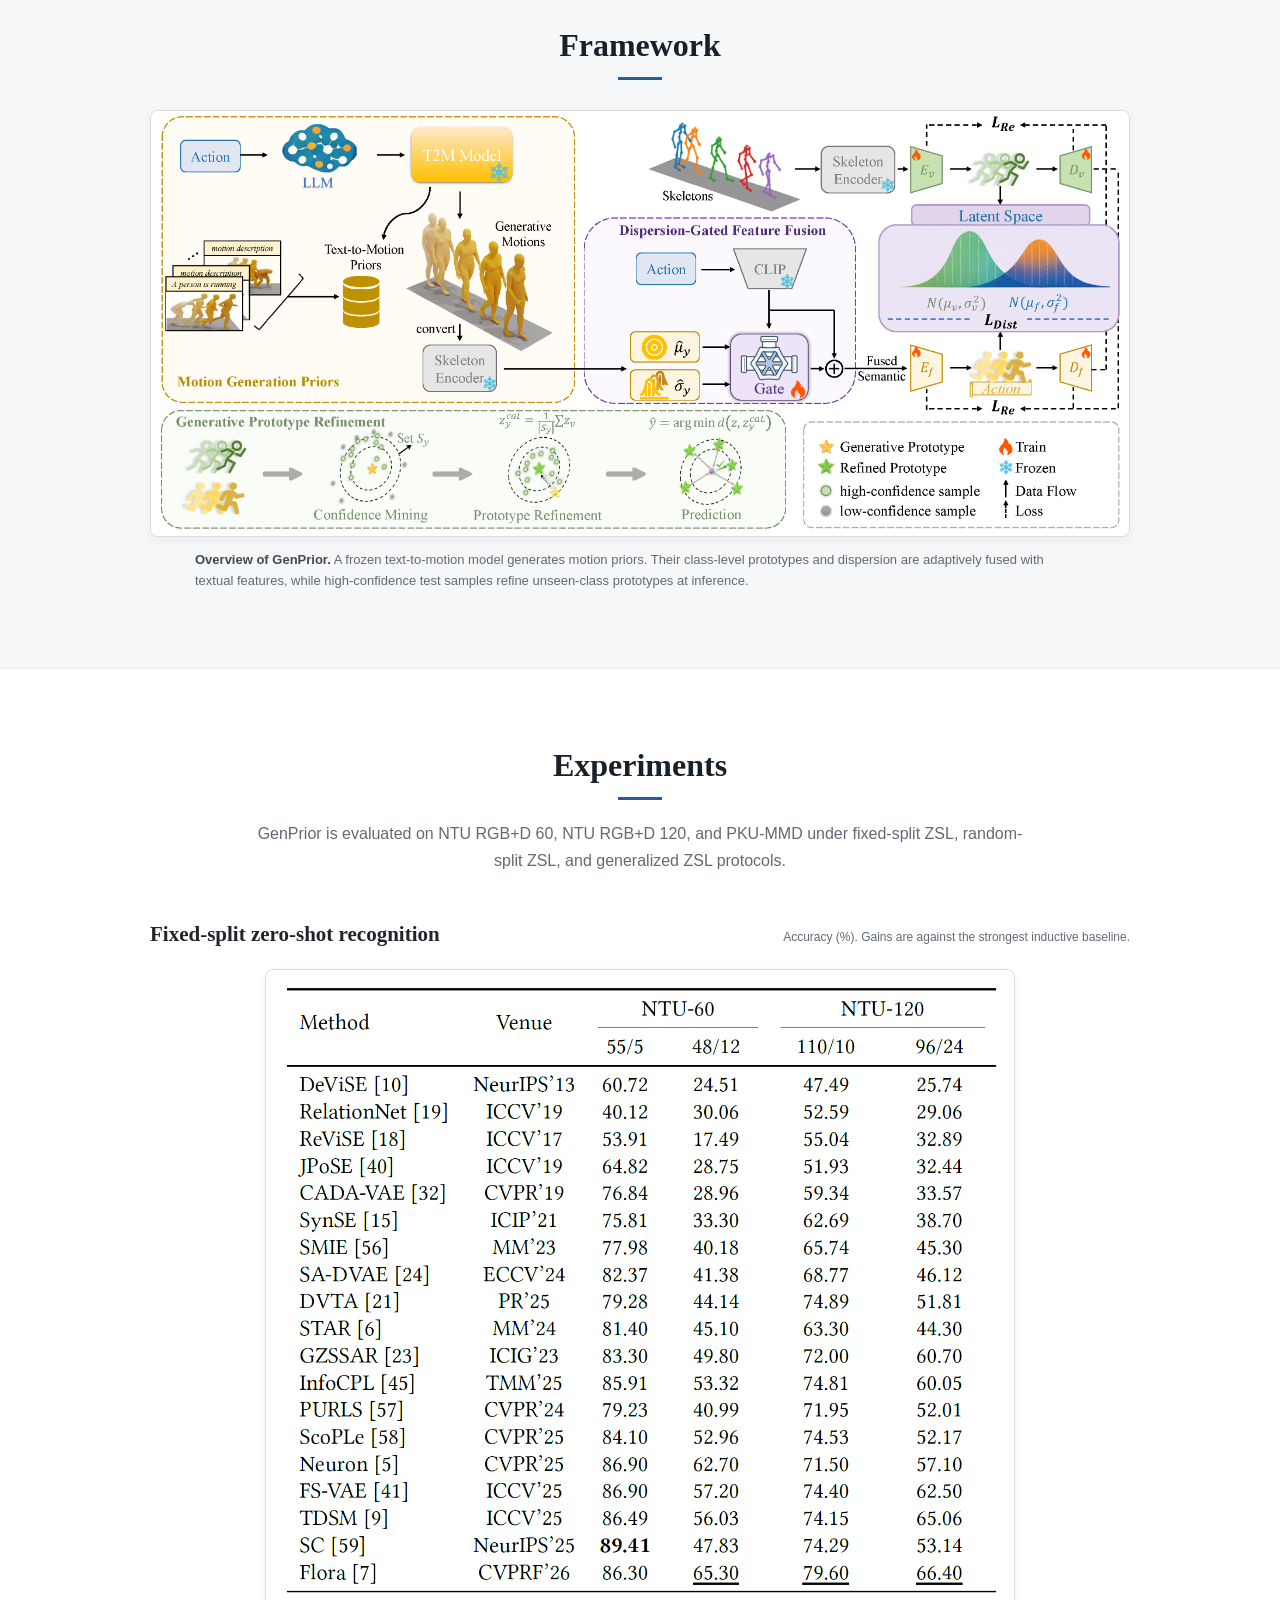
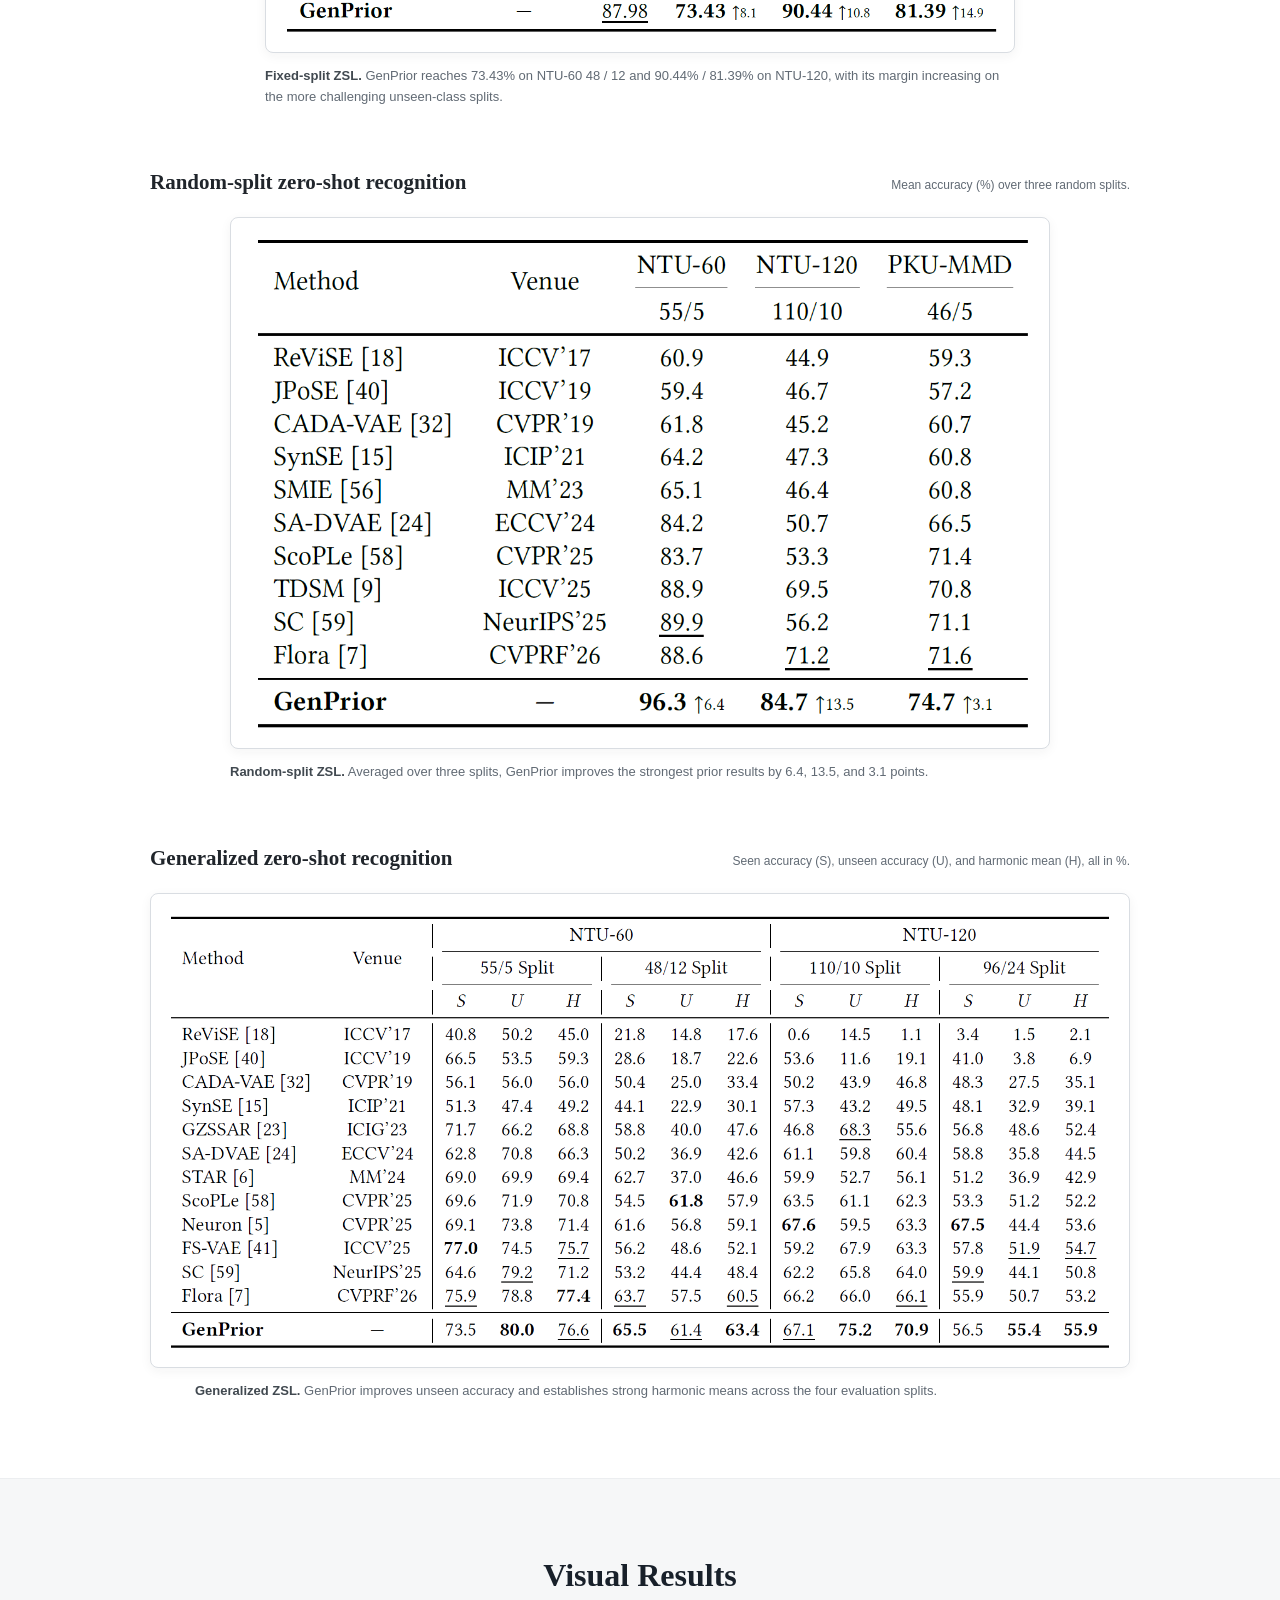
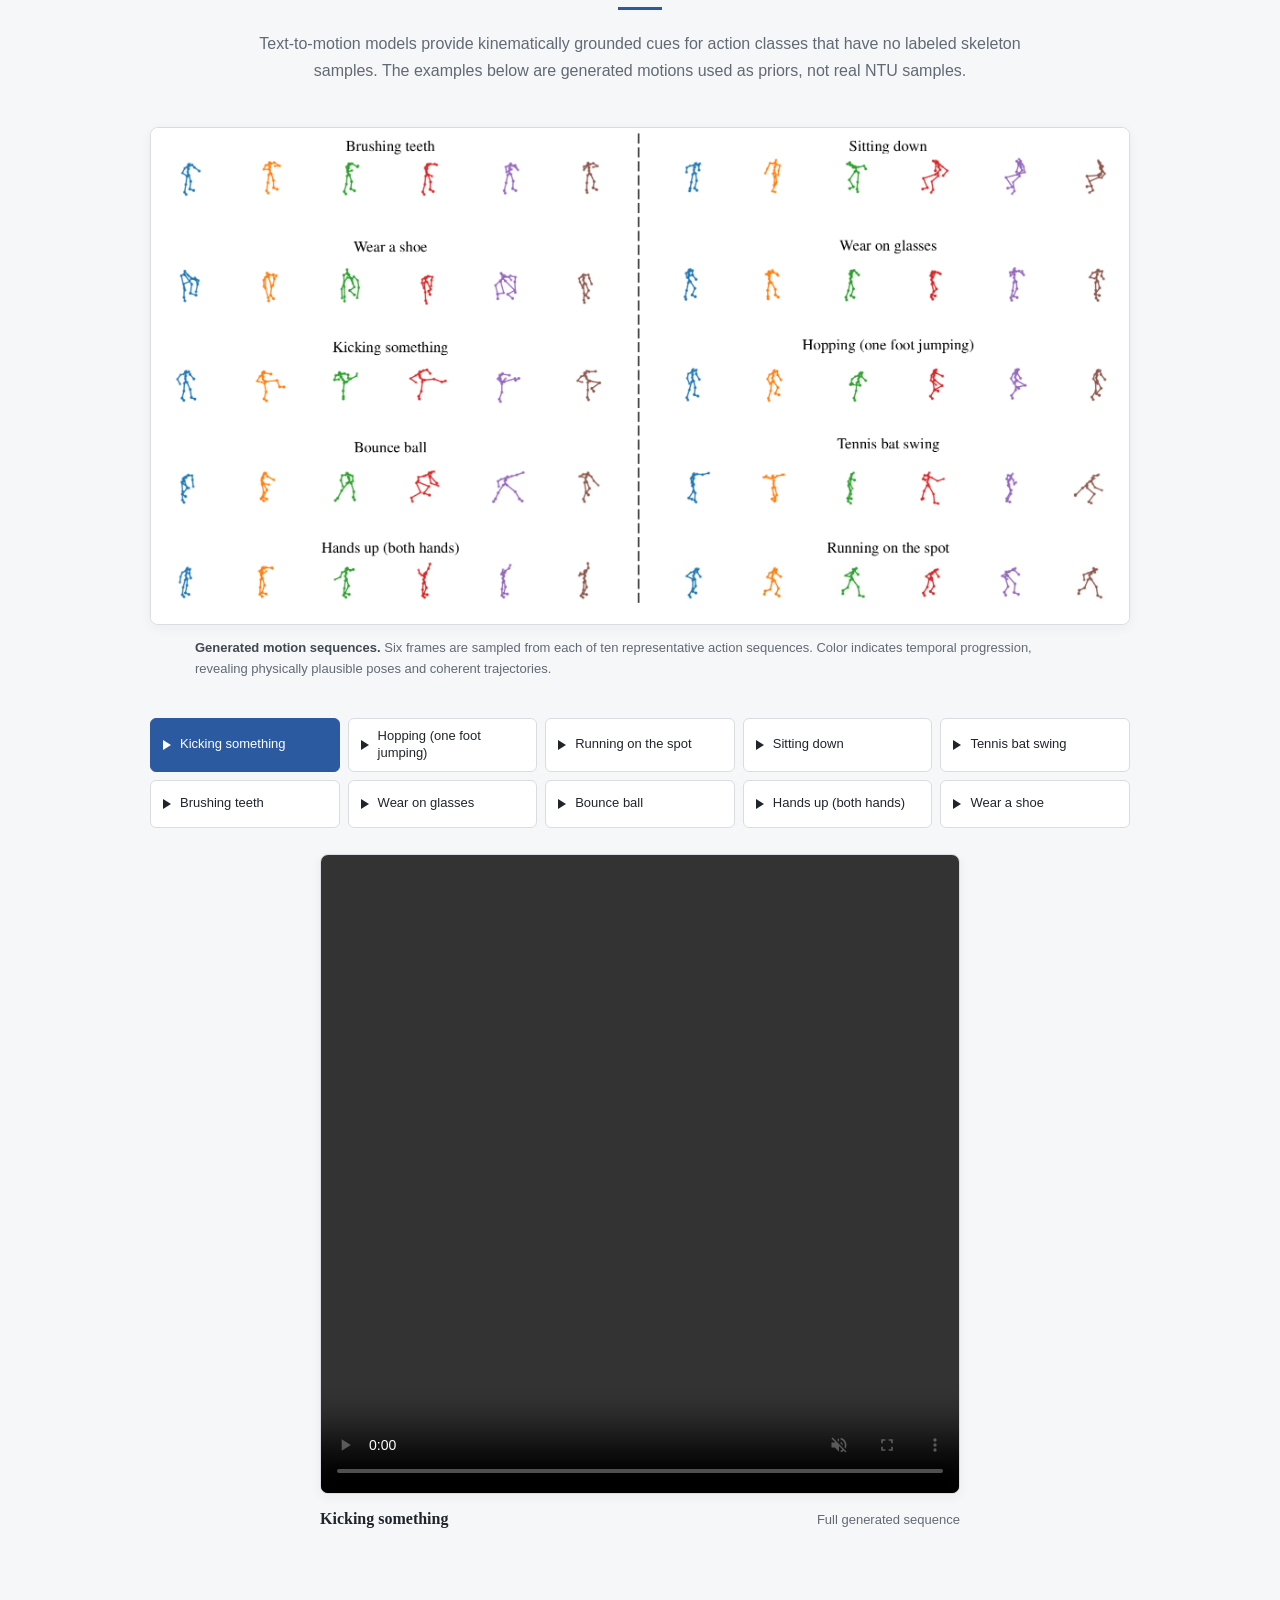
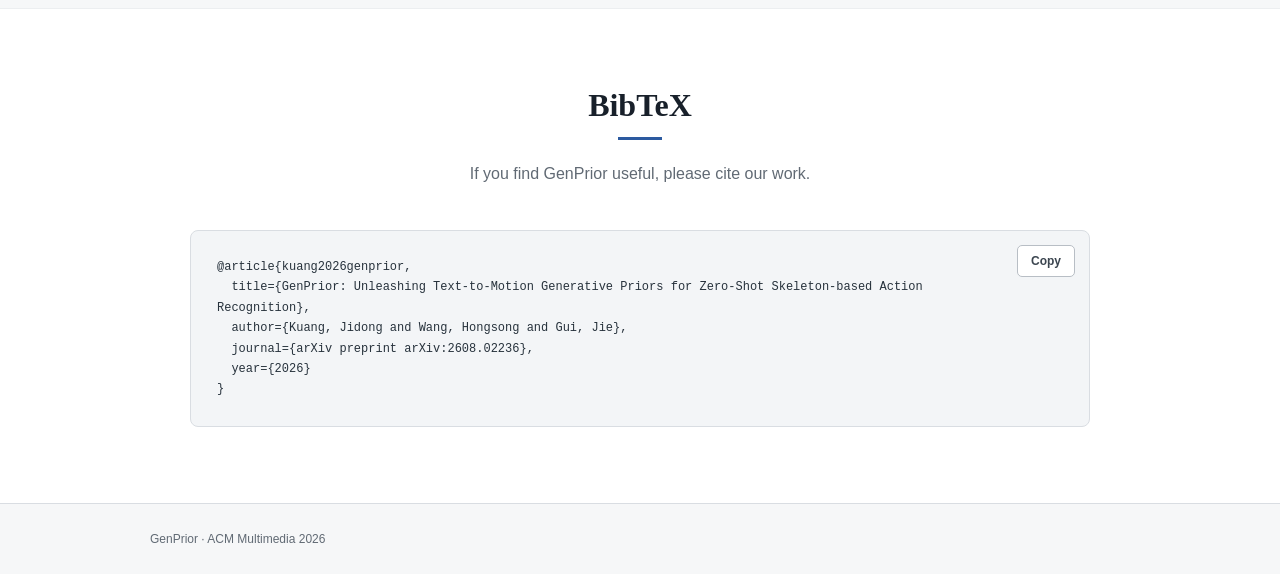
==== commit 5e5713f3: "Refine GenPrior project page layout" ====
--- a/projects/GenPrior/index.html
+++ b/projects/GenPrior/index.html
@@ -22,6 +22,7 @@
     >
     <meta name="twitter:card" content="summary_large_image">
     <link rel="canonical" href="https://jidongkuang.github.io/projects/GenPrior/">
+    <link rel="icon" type="image/svg+xml" href="images/favicon.svg">
     <link rel="stylesheet" href="css/index.css">
     <title>GenPrior | ACM Multimedia 2026</title>
   </head>
@@ -45,7 +46,7 @@
           <a href="#experiments">Experiments</a>
           <a href="#visual-results">Visual Results</a>
           <a href="#bibtex">BibTeX</a>
-          <a class="nav-github" href="https://github.com/jidongkuang/GenPrior">GitHub</a>
+          <a class="nav-github" href="https://github.com/jidongkuang/GenPrior" target="_blank" rel="noopener noreferrer">GitHub</a>
         </div>
       </nav>
       <div class="reading-progress" data-progress></div>
@@ -70,7 +71,7 @@
         <div class="hero-overlay" aria-hidden="true"></div>
         <div class="page-width hero-inner">
           <p class="venue">ACM Multimedia 2026</p>
-          <h1><strong>GenPrior</strong>: Unleashing Text-to-Motion Generative Priors for<br class="wide-only"> Zero-Shot Skeleton-based Action Recognition</h1>
+          <h1><strong>GenPrior</strong>: Unleashing Text-to-Motion Generative Priors<br class="desktop-title-break"> for Zero-Shot Skeleton-based Action Recognition</h1>
 
           <div class="authors" aria-label="Authors">
             <span>Jidong Kuang</span>
@@ -81,10 +82,10 @@
           <p class="author-note"><sup>*</sup>Corresponding authors</p>
 
           <div class="project-links" aria-label="Paper and code links">
-            <a class="project-button paper-button" href="https://arxiv.org/pdf/2608.02236">Paper</a>
-            <a class="project-button arxiv-button" href="https://arxiv.org/abs/2608.02236">arXiv</a>
-            <a class="project-button venue-button" href="https://doi.org/10.1145/3767308.3835514">ACM MM 2026</a>
-            <a class="project-button code-button" href="https://github.com/jidongkuang/GenPrior">Code</a>
+            <a class="project-button paper-button" href="https://arxiv.org/pdf/2608.02236" target="_blank" rel="noopener noreferrer">Paper</a>
+            <a class="project-button arxiv-button" href="https://arxiv.org/abs/2608.02236" target="_blank" rel="noopener noreferrer">arXiv</a>
+            <span class="project-button venue-button venue-label">ACM MM 2026</span>
+            <a class="project-button code-button" href="https://github.com/jidongkuang/GenPrior" target="_blank" rel="noopener noreferrer">Code</a>
           </div>
 
           <div class="tldr">
@@ -158,10 +159,6 @@
               refine unseen-class prototypes at inference.
             </figcaption>
           </figure>
-
-          <div class="method-notes">
-            
-          </div>
         </div>
       </section>
 
@@ -331,44 +328,6 @@
               </figcaption>
             </figure>
           </div>
-
-          <div class="qualitative-results">
-            <h3>Prototype alignment</h3>
-            <figure class="paper-figure">
-              <a href="images/prototype-alignment-tsne.png" target="_blank" rel="noreferrer">
-                <img
-                  src="images/prototype-alignment-tsne.png"
-                  width="2431"
-                  height="621"
-                  alt="t-SNE plots comparing baseline and GenPrior prototypes on NTU-120 unseen classes."
-                  loading="lazy"
-                >
-              </a>
-              <figcaption>
-                <strong>Feature-space visualization.</strong> Dots are unseen-class test
-                samples and stars are semantic prototypes. GenPrior places prototypes
-                closer to their corresponding clusters on both NTU-120 splits.
-              </figcaption>
-            </figure>
-
-            <h3>Class-wise improvement</h3>
-            <figure class="paper-figure narrow-figure">
-              <a href="images/classwise-accuracy-changes.png" target="_blank" rel="noreferrer">
-                <img
-                  src="images/classwise-accuracy-changes.png"
-                  width="1921"
-                  height="1375"
-                  alt="Per-class accuracy change after applying generative prototype refinement on NTU-120 96/24."
-                  loading="lazy"
-                >
-              </a>
-              <figcaption>
-                <strong>Per-class accuracy change on NTU-120 96 / 24.</strong> Prototype
-                refinement improves 19 of 24 unseen classes, with the largest gains on
-                fine-grained object interactions.
-              </figcaption>
-            </figure>
-          </div>
         </div>
       </section>
 
@@ -388,8 +347,6 @@
 }</code></pre>
             <span class="copy-status" role="status" aria-live="polite" data-copy-status></span>
           </div>
-
-          
         </div>
       </section>
     </main>
--- a/projects/GenPrior/css/index.css
+++ b/projects/GenPrior/css/index.css
@@ -180,7 +180,8 @@
 .hero-inner {
   position: relative;
   z-index: 2;
-  max-width: 1040px;
+  width: min(1280px, calc(100% - 40px));
+  max-width: 1280px;
 }
 
 .venue {
@@ -194,7 +195,7 @@
 .hero h1 {
   margin: 0;
   font-family: var(--serif);
-  font-size: 43px;
+  font-size: 40px;
   font-weight: 500;
   line-height: 1.22;
   letter-spacing: 0;
@@ -280,6 +281,15 @@
   background: var(--blue);
 }
 
+.venue-label {
+  cursor: default;
+}
+
+.venue-label:hover {
+  box-shadow: none;
+  transform: none;
+}
+
 .code-button {
   background: #20252b;
 }
@@ -357,7 +367,13 @@
 }
 
 .motivation-figure {
-  margin-top: 50px;
+  width: 100%;
+  max-width: 800px;
+  margin: 68px auto 0;
+}
+
+.motivation-figure figcaption {
+  max-width: 760px;
 }
 
 .section-intro {
@@ -397,46 +413,6 @@
   color: #414950;
 }
 
-.method-notes {
-  display: grid;
-  margin-top: 44px;
-  border-top: 1px solid var(--line);
-  grid-template-columns: repeat(2, minmax(0, 1fr));
-}
-
-.method-notes article {
-  display: grid;
-  padding: 28px 30px 0 0;
-  grid-template-columns: 38px 1fr;
-  gap: 15px;
-}
-
-.method-notes article + article {
-  padding-right: 0;
-  padding-left: 30px;
-  border-left: 1px solid var(--line);
-}
-
-.method-index {
-  color: var(--coral);
-  font-size: 13px;
-  font-weight: 750;
-}
-
-.method-notes h3 {
-  margin: 0 0 7px;
-  font-family: var(--serif);
-  font-size: 19px;
-  line-height: 1.35;
-}
-
-.method-notes p {
-  margin: 0;
-  color: var(--muted);
-  font-size: 14px;
-  line-height: 1.65;
-}
-
 .experiment-block + .experiment-block {
   margin-top: 58px;
 }
@@ -449,8 +425,7 @@
   margin-bottom: 16px;
 }
 
-.subsection-heading h3,
-.qualitative-results > h3 {
+.subsection-heading h3 {
   margin: 0;
   font-family: var(--serif);
   font-size: 21px;
@@ -579,20 +554,6 @@
   font-size: 16px;
 }
 
-.qualitative-results {
-  margin-top: 64px;
-}
-
-.qualitative-results > h3 {
-  margin: 48px 0 15px;
-}
-
-.narrow-figure {
-  max-width: 400px;
-  margin-right: auto;
-  margin-left: auto;
-}
-
 .bibtex-shell {
   position: relative;
   max-width: 900px;
@@ -663,6 +624,12 @@
   outline-offset: 3px;
 }
 
+@media (max-width: 1300px) {
+  .desktop-title-break {
+    display: none;
+  }
+}
+
 @media (max-width: 850px) {
   .nav-toggle {
     display: block;
@@ -706,21 +673,7 @@
   }
 
   .hero h1 {
-    font-size: 36px;
-  }
-
-  .method-notes {
-    grid-template-columns: 1fr;
-  }
-
-  .method-notes article,
-  .method-notes article + article {
-    padding: 24px 0;
-    border-left: 0;
-  }
-
-  .method-notes article + article {
-    border-top: 1px solid var(--line);
+    font-size: 34px;
   }
 }
 
@@ -751,10 +704,6 @@
     line-height: 1.28;
   }
 
-  .wide-only {
-    display: none;
-  }
-
   .authors {
     gap: 4px 16px;
     font-size: 16px;
@@ -781,6 +730,10 @@
     text-align: left;
   }
 
+  .motivation-figure {
+    margin-top: 44px;
+  }
+
   .section-intro {
     margin-bottom: 34px;
     text-align: left;
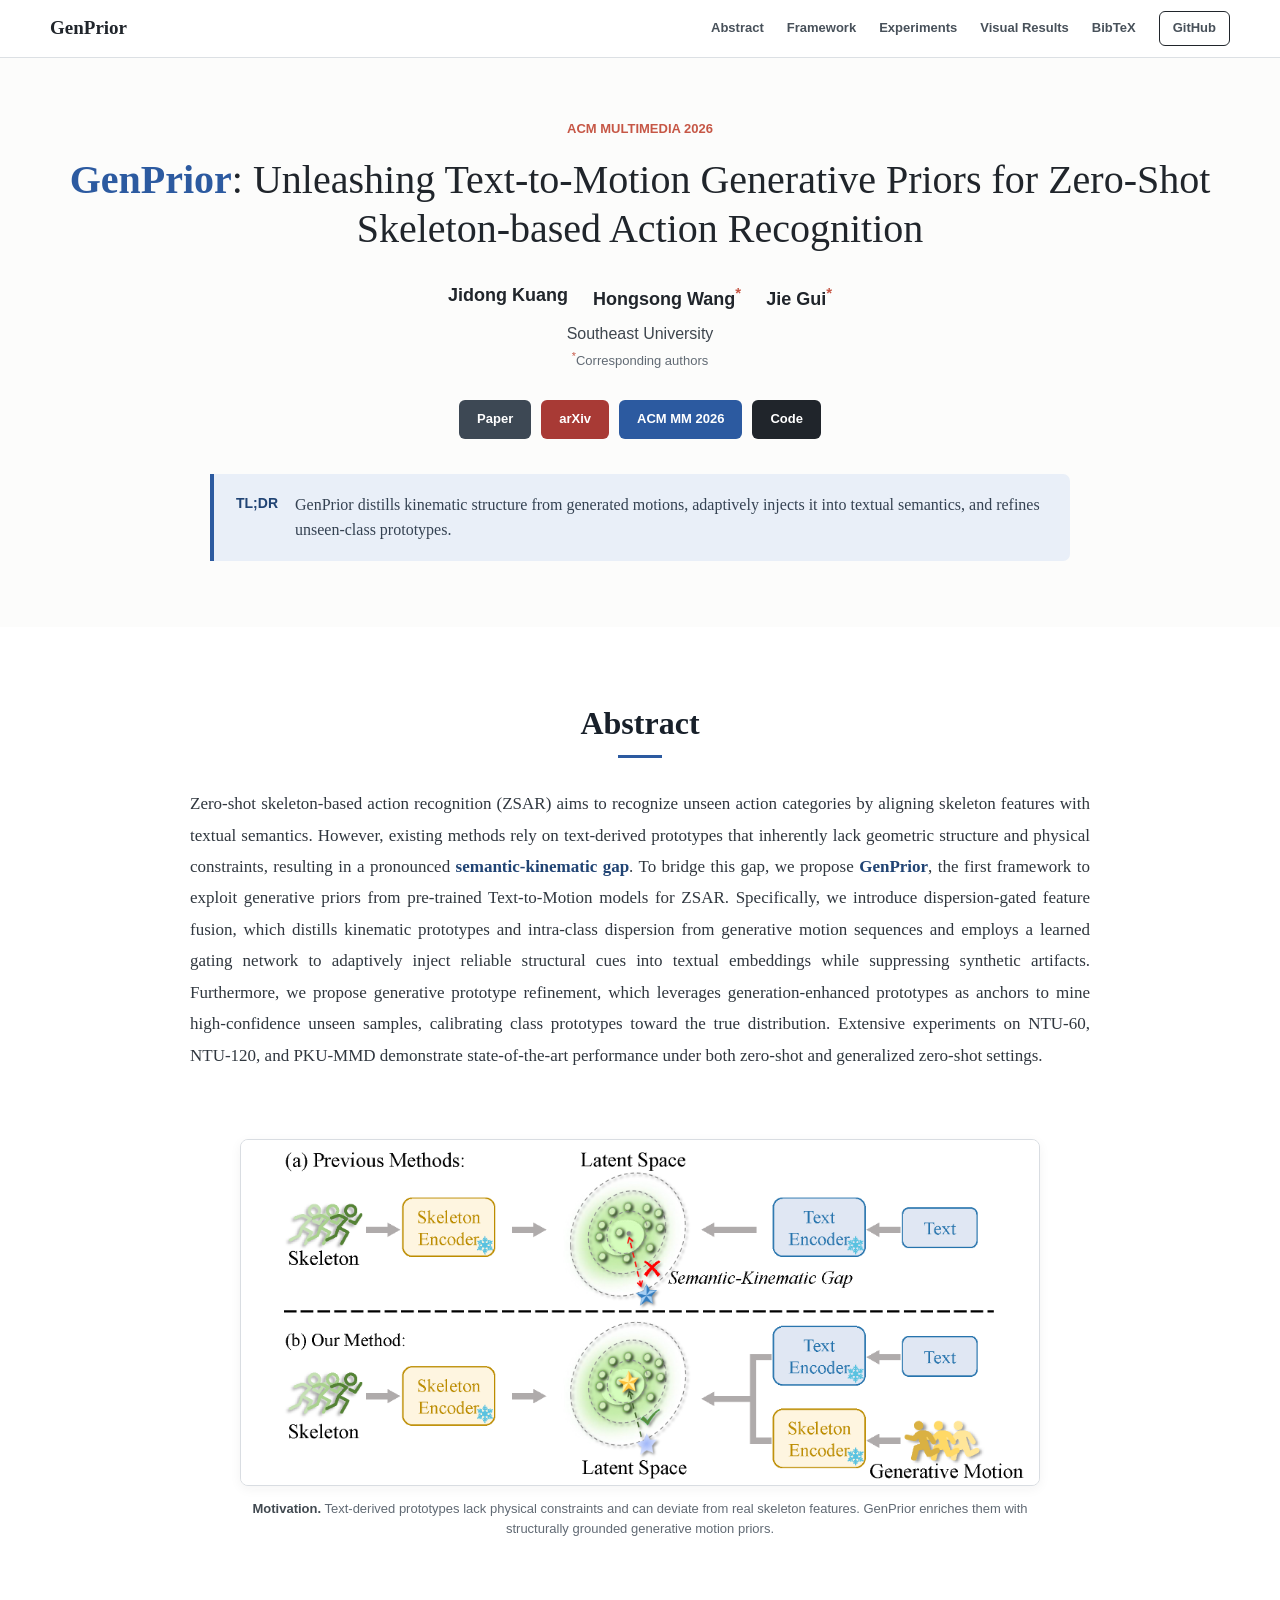
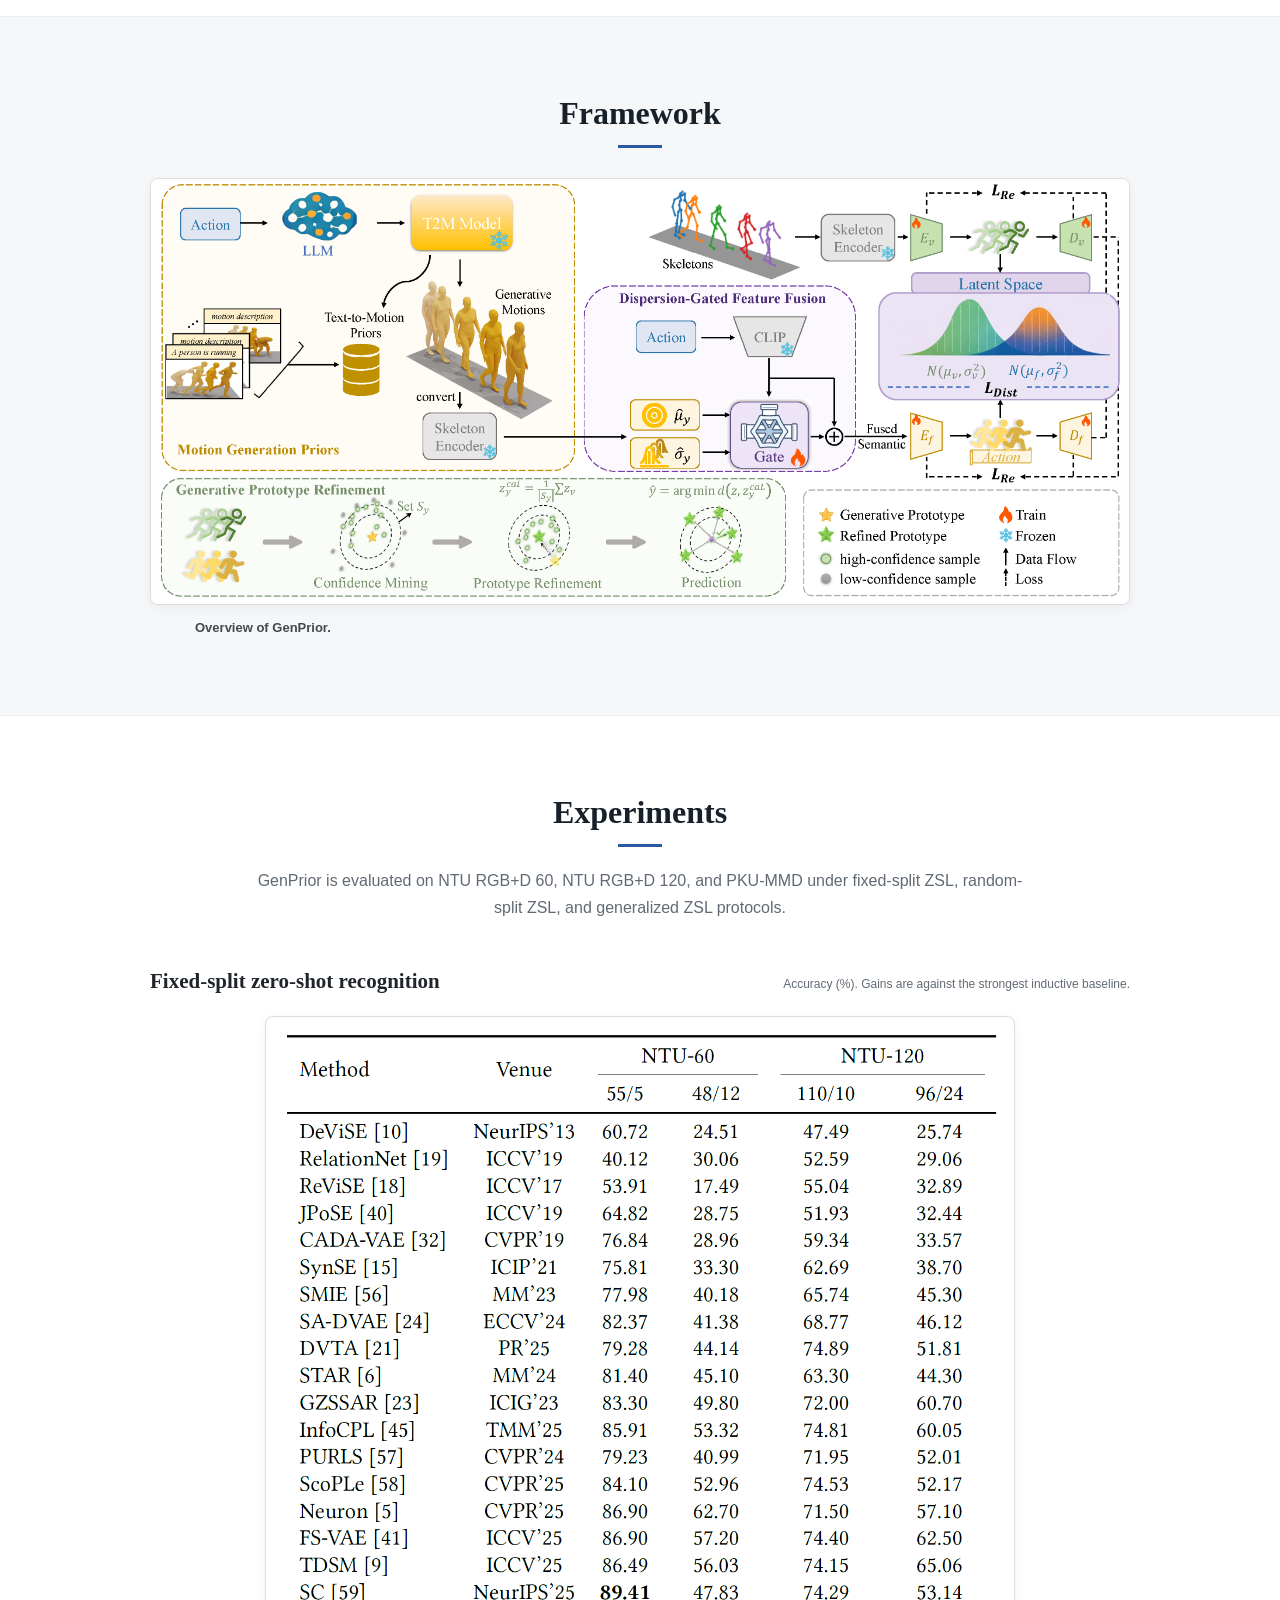
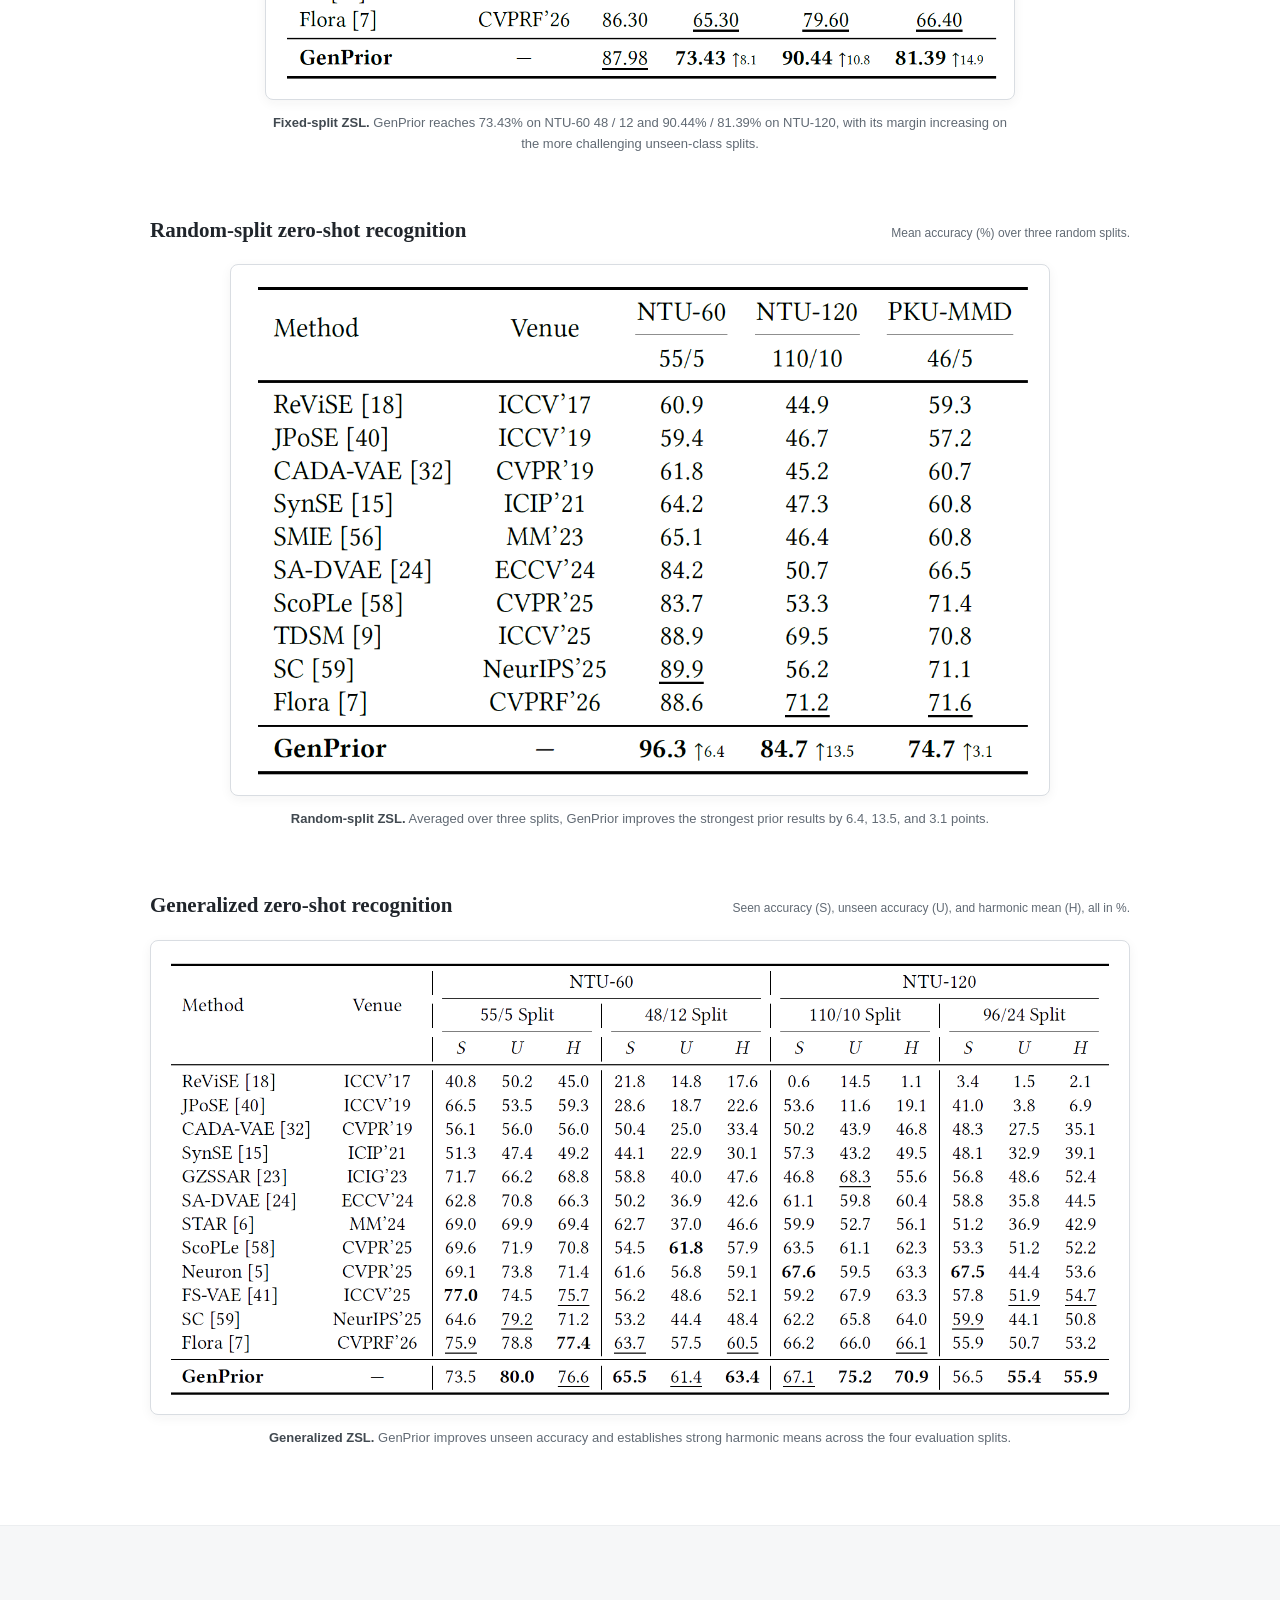
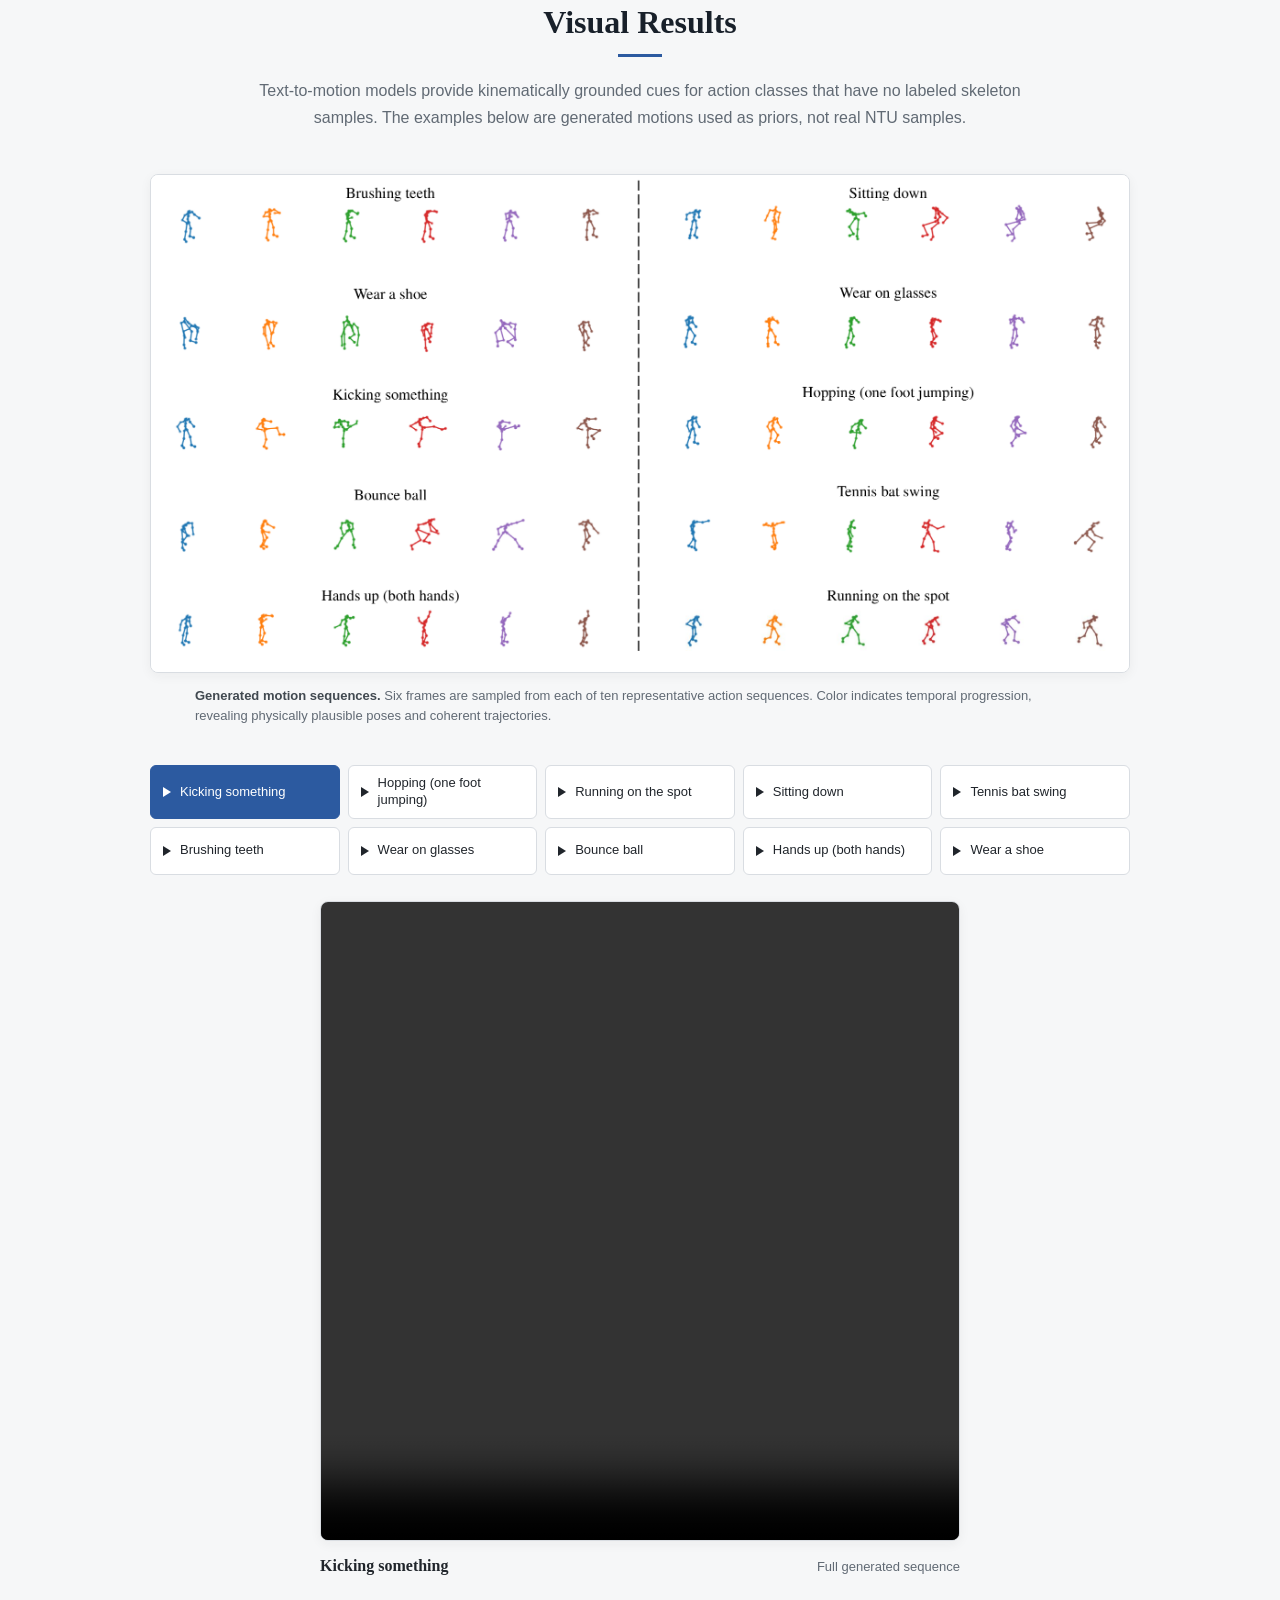
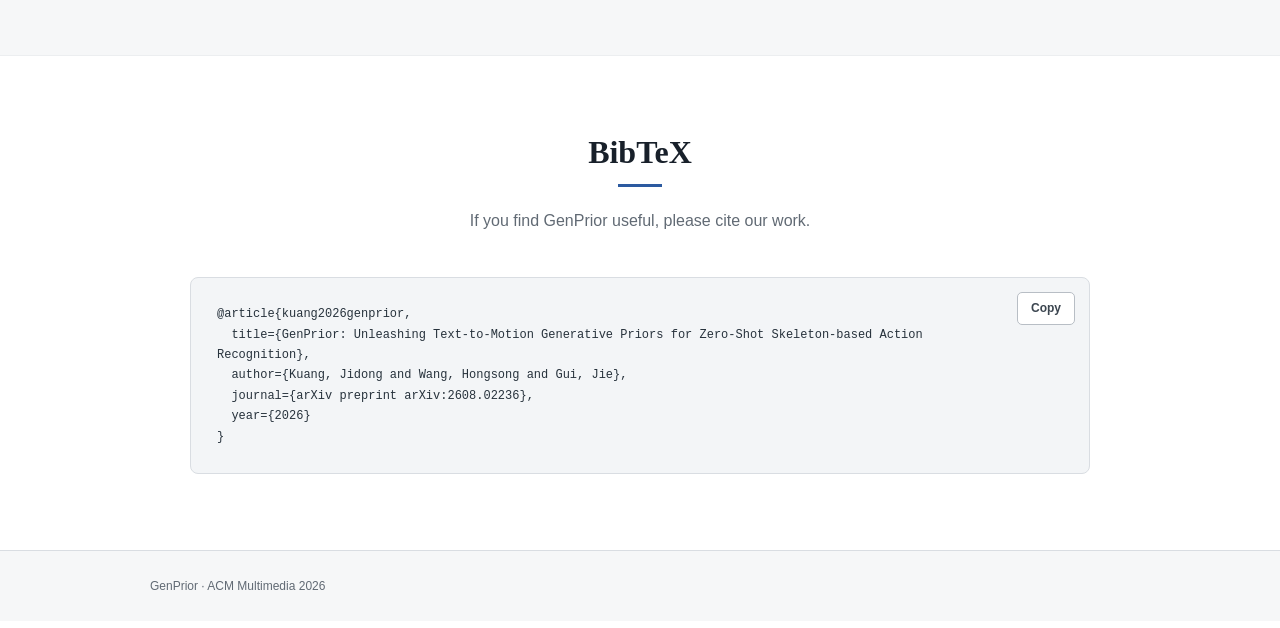
==== commit 59d9cafc: "Polish GenPrior figure layout" ====
--- a/projects/GenPrior/index.html
+++ b/projects/GenPrior/index.html
@@ -92,8 +92,7 @@
             <strong>TL;DR</strong>
             <p>
               GenPrior distills kinematic structure from generated motions, adaptively
-              injects it into textual semantics, and refines unseen-class prototypes
-              with high-confidence test samples.
+              injects it into textual semantics, and refines unseen-class prototypes.
             </p>
           </div>
         </div>
@@ -153,10 +152,7 @@
               >
             </a>
             <figcaption>
-              <strong>Overview of GenPrior.</strong> A frozen text-to-motion model
-              generates motion priors. Their class-level prototypes and dispersion are
-              adaptively fused with textual features, while high-confidence test samples
-              refine unseen-class prototypes at inference.
+              <strong>Overview of GenPrior.</strong>
             </figcaption>
           </figure>
         </div>
--- a/projects/GenPrior/css/index.css
+++ b/projects/GenPrior/css/index.css
@@ -366,16 +366,6 @@
   color: var(--blue-dark);
 }
 
-.motivation-figure {
-  width: 100%;
-  max-width: 800px;
-  margin: 68px auto 0;
-}
-
-.motivation-figure figcaption {
-  max-width: 760px;
-}
-
 .section-intro {
   max-width: 790px;
   margin: -10px auto 43px;
@@ -385,6 +375,17 @@
 
 .paper-figure {
   margin: 0;
+}
+
+.motivation-figure {
+  width: 100%;
+  max-width: 800px;
+  margin: 68px auto 0;
+}
+
+.motivation-figure figcaption {
+  max-width: 760px;
+  text-align: center;
 }
 
 .paper-figure > a {
@@ -451,6 +452,10 @@
 
 .result-figure img {
   min-width: 680px;
+}
+
+.result-figure figcaption {
+  text-align: center;
 }
 
 .tall-result {
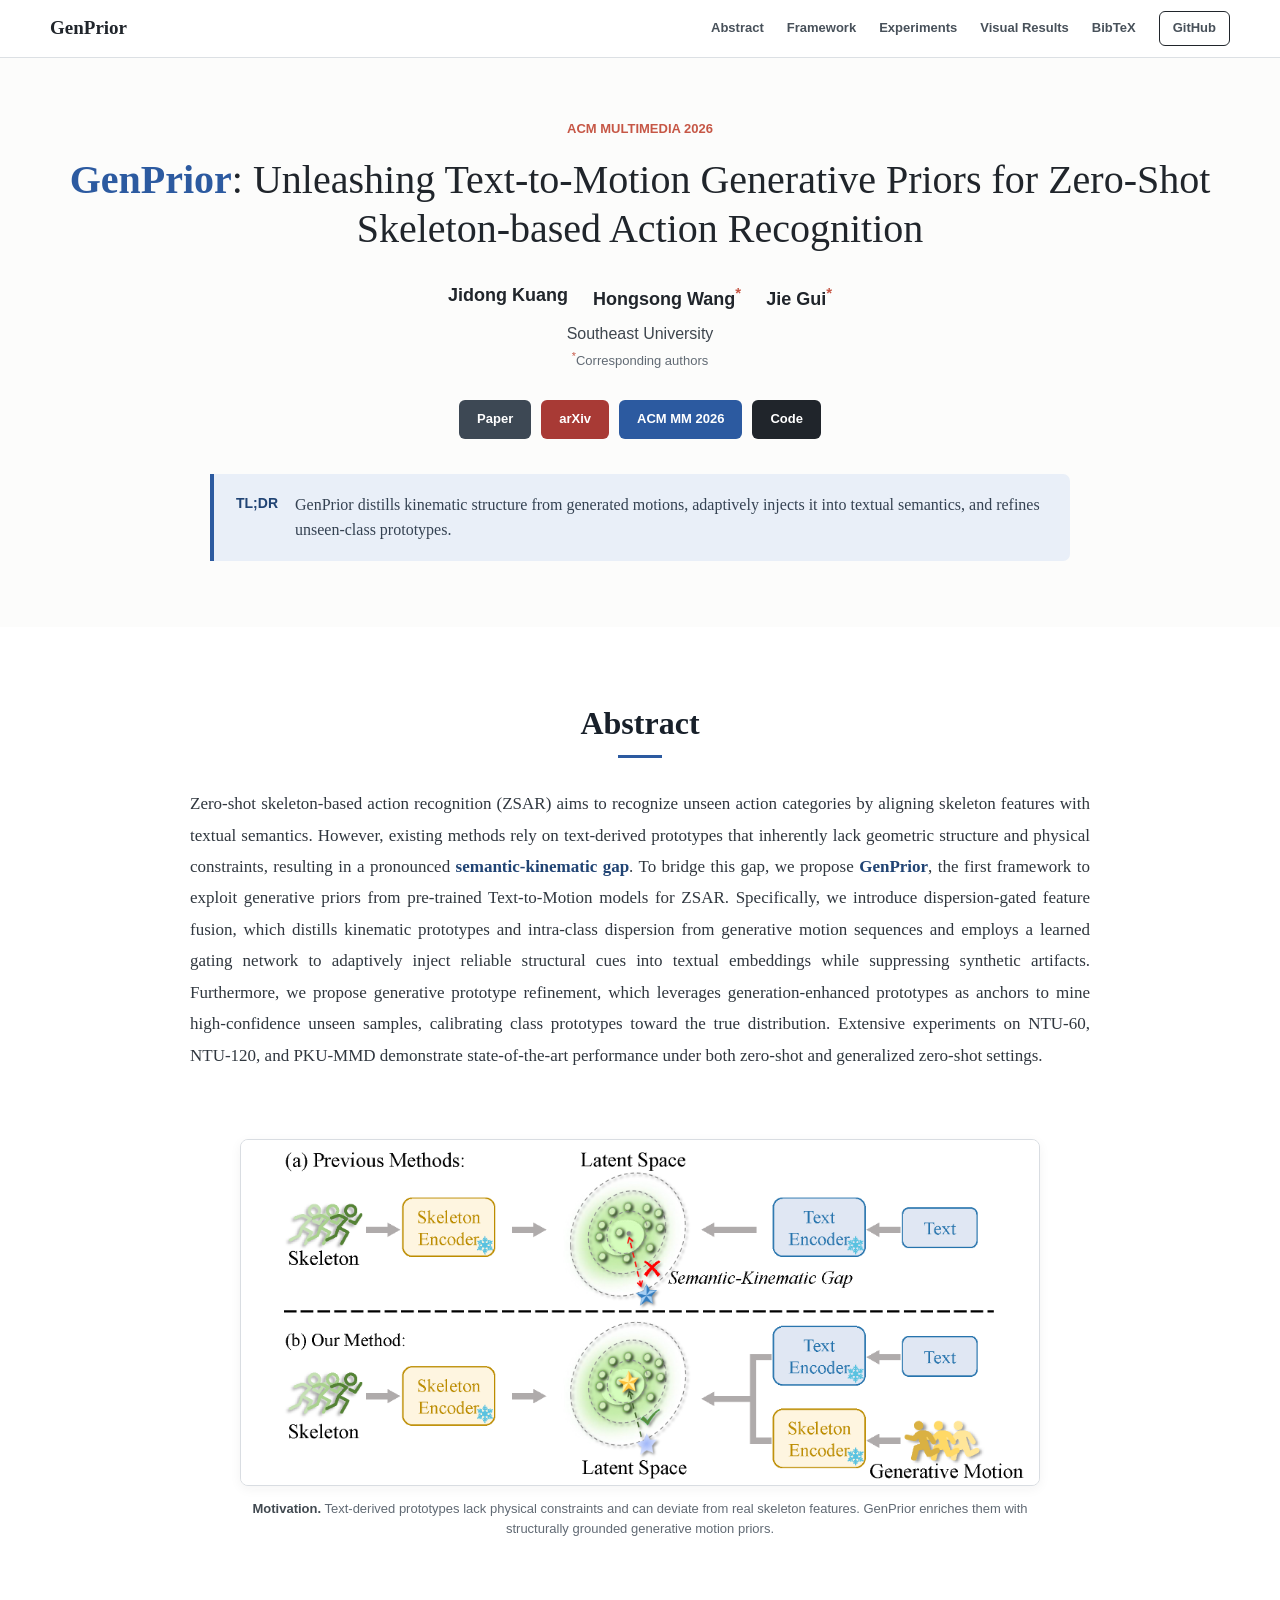
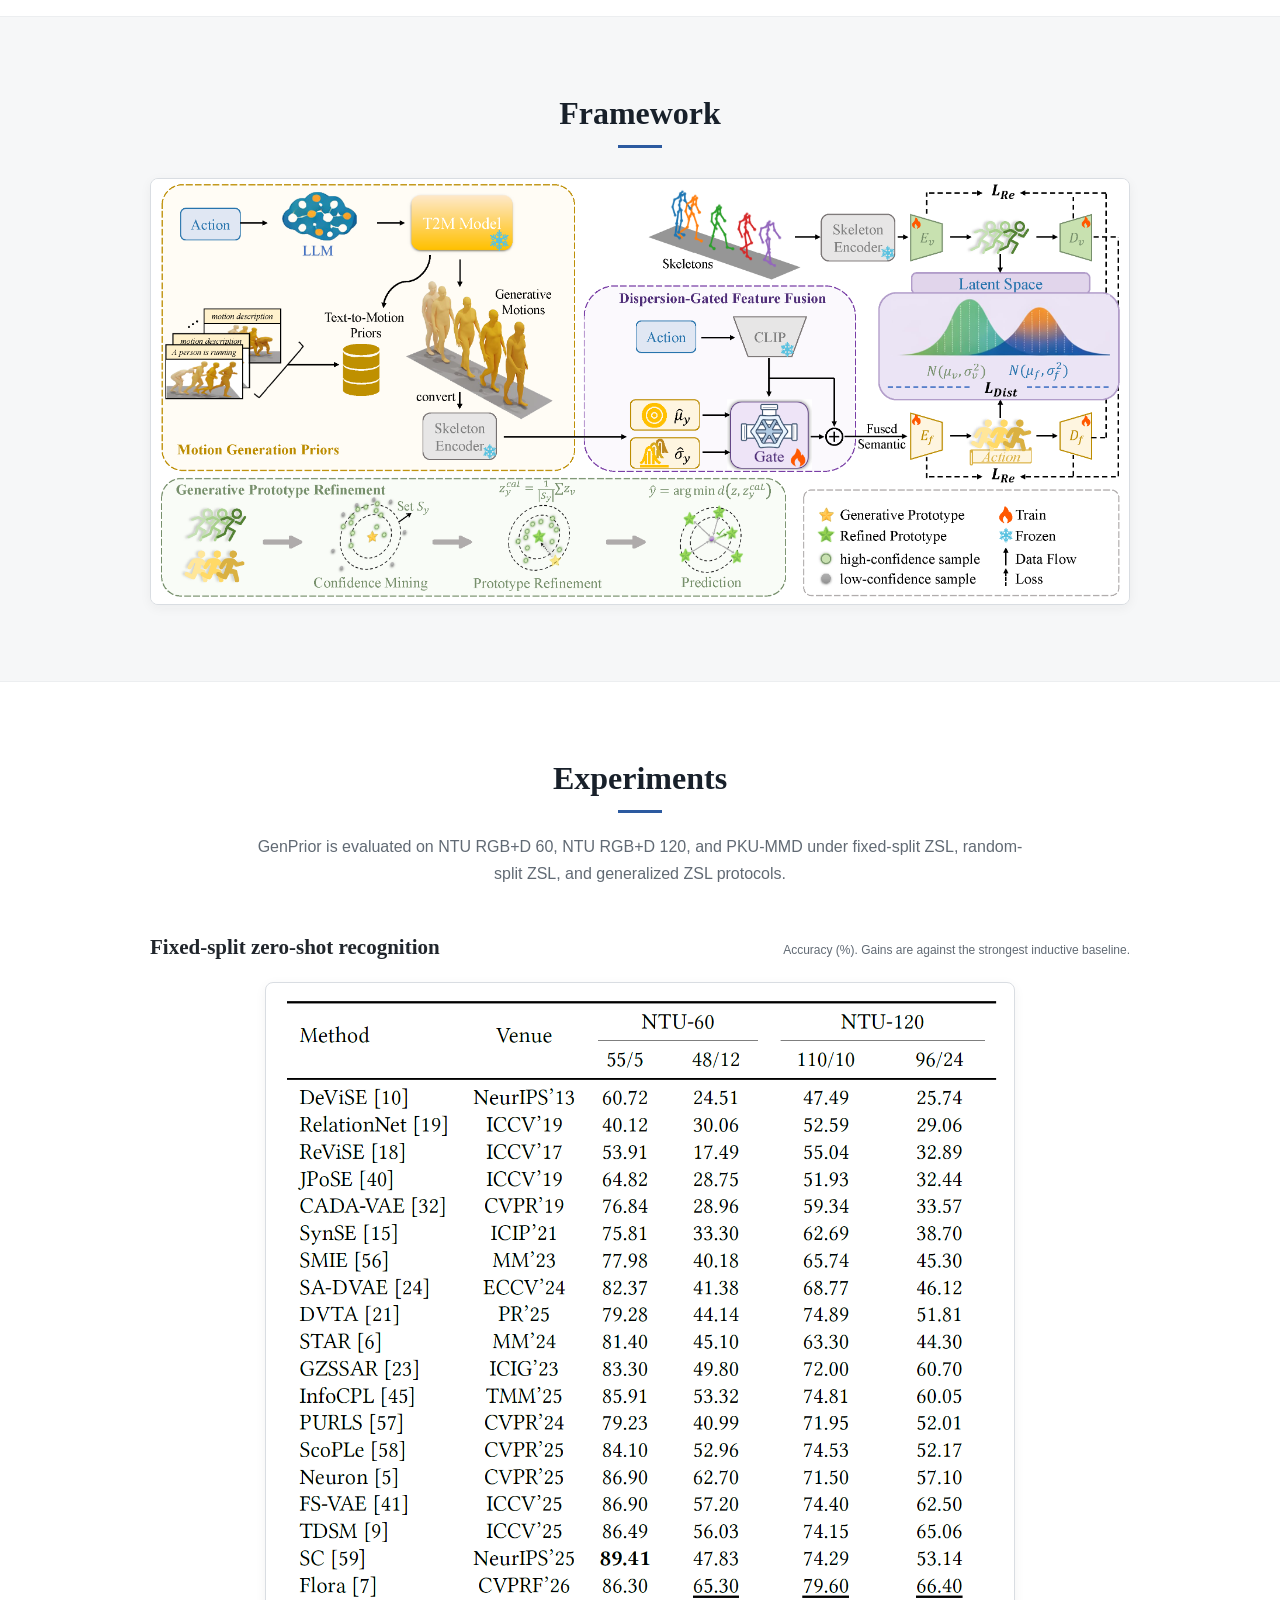
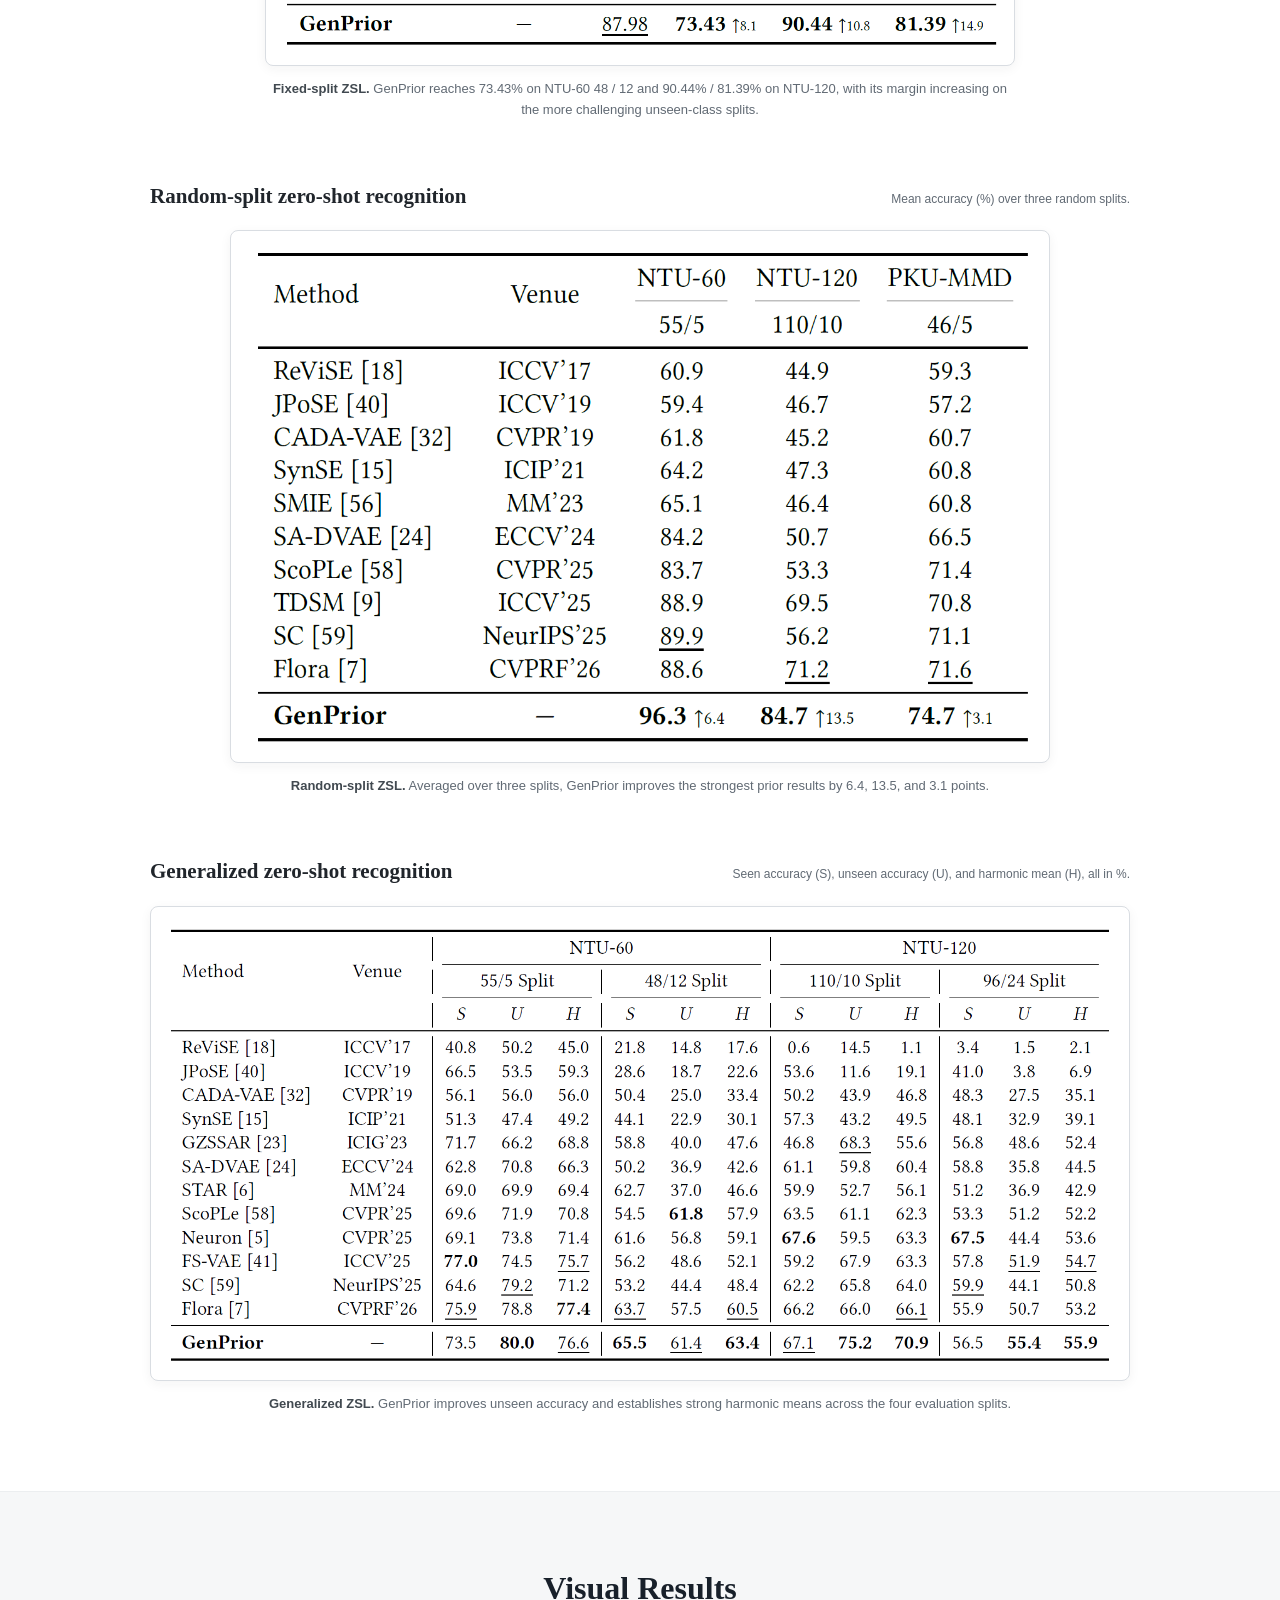
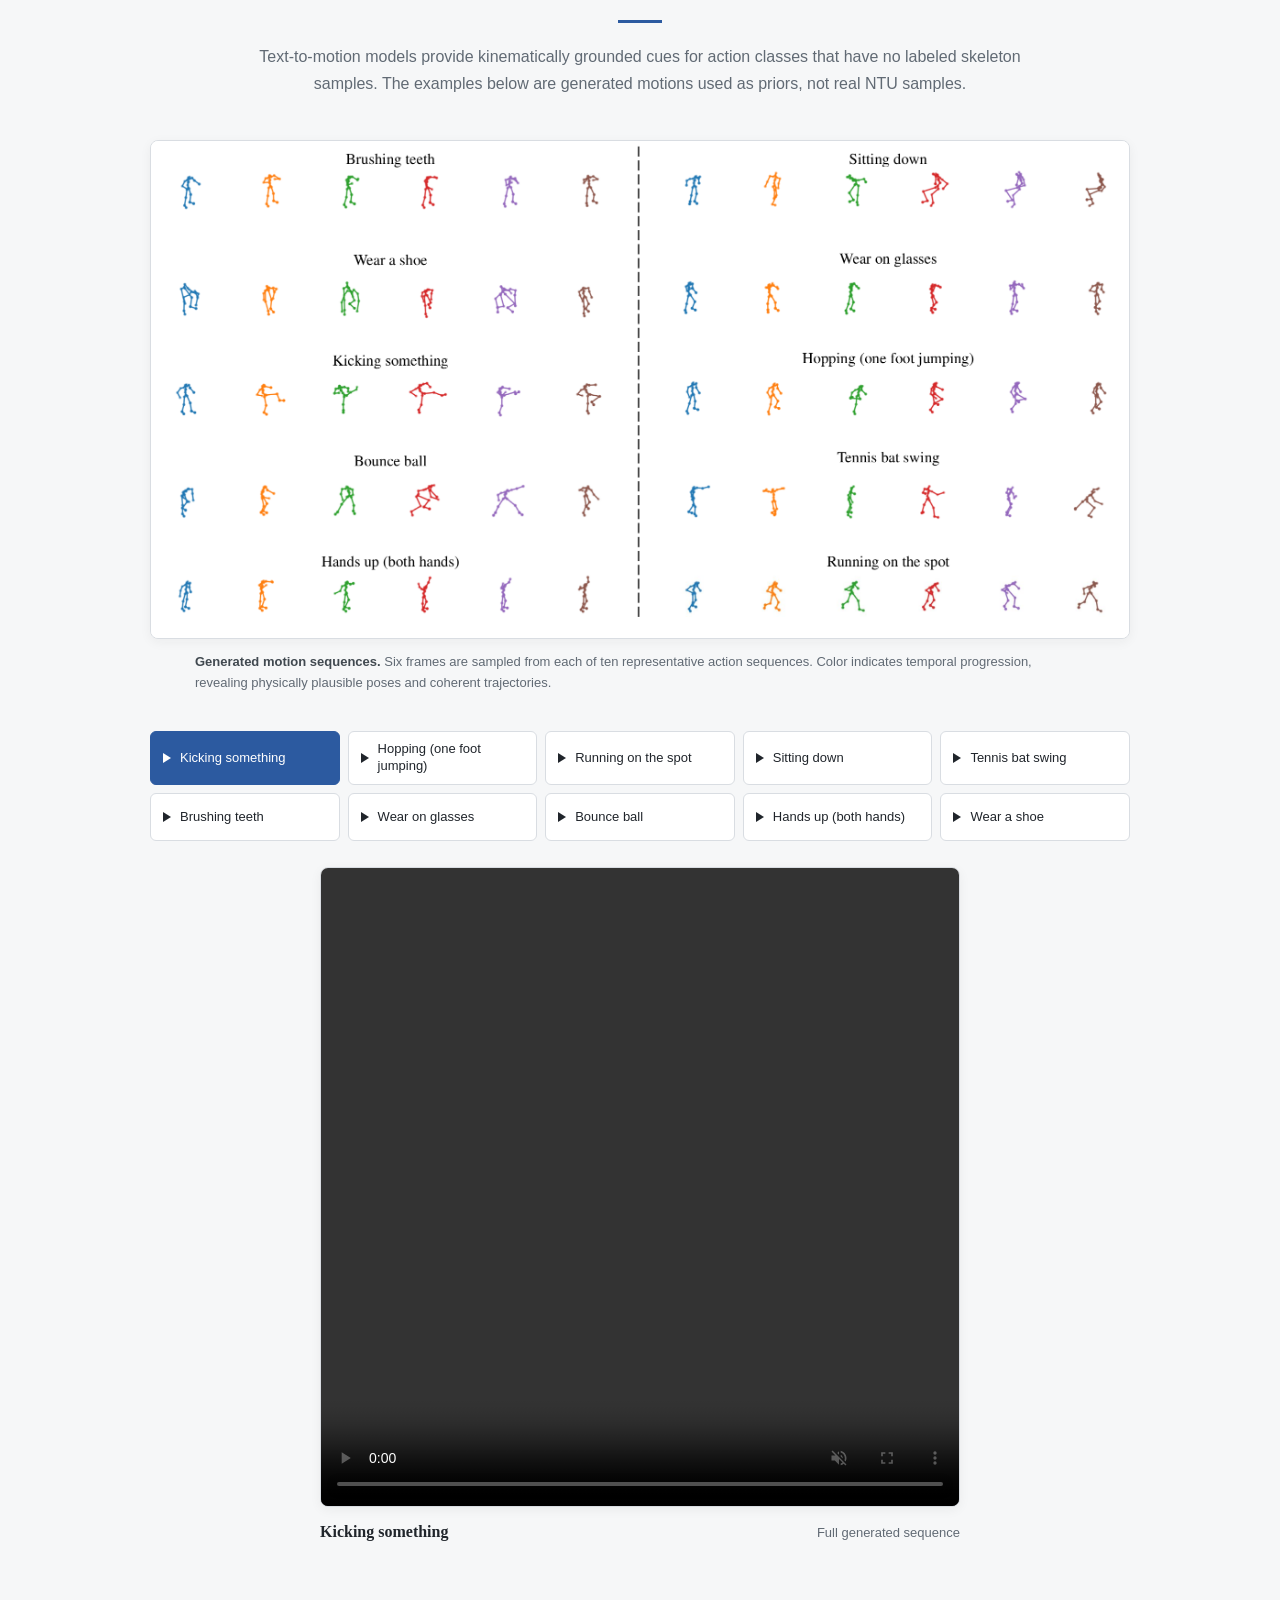
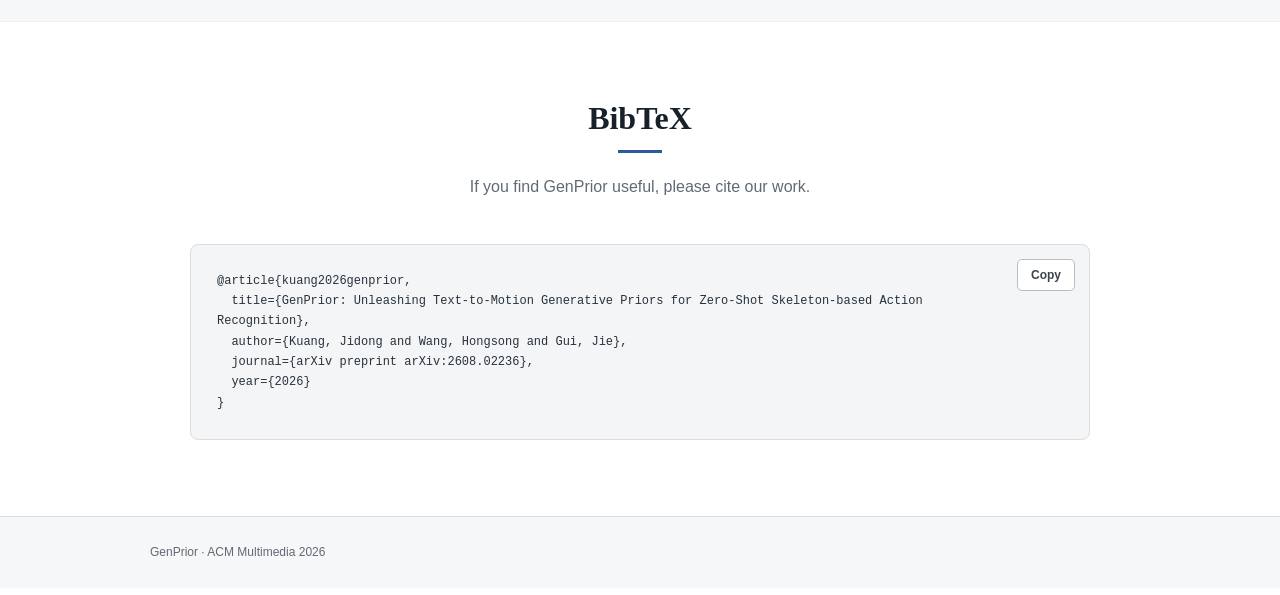
==== commit 17b4a63b: "Update index.html Removed figcaption element from GenPrior overview." ====
--- a/projects/GenPrior/index.html
+++ b/projects/GenPrior/index.html
@@ -151,9 +151,6 @@
                 loading="lazy"
               >
             </a>
-            <figcaption>
-              <strong>Overview of GenPrior.</strong>
-            </figcaption>
           </figure>
         </div>
       </section>
